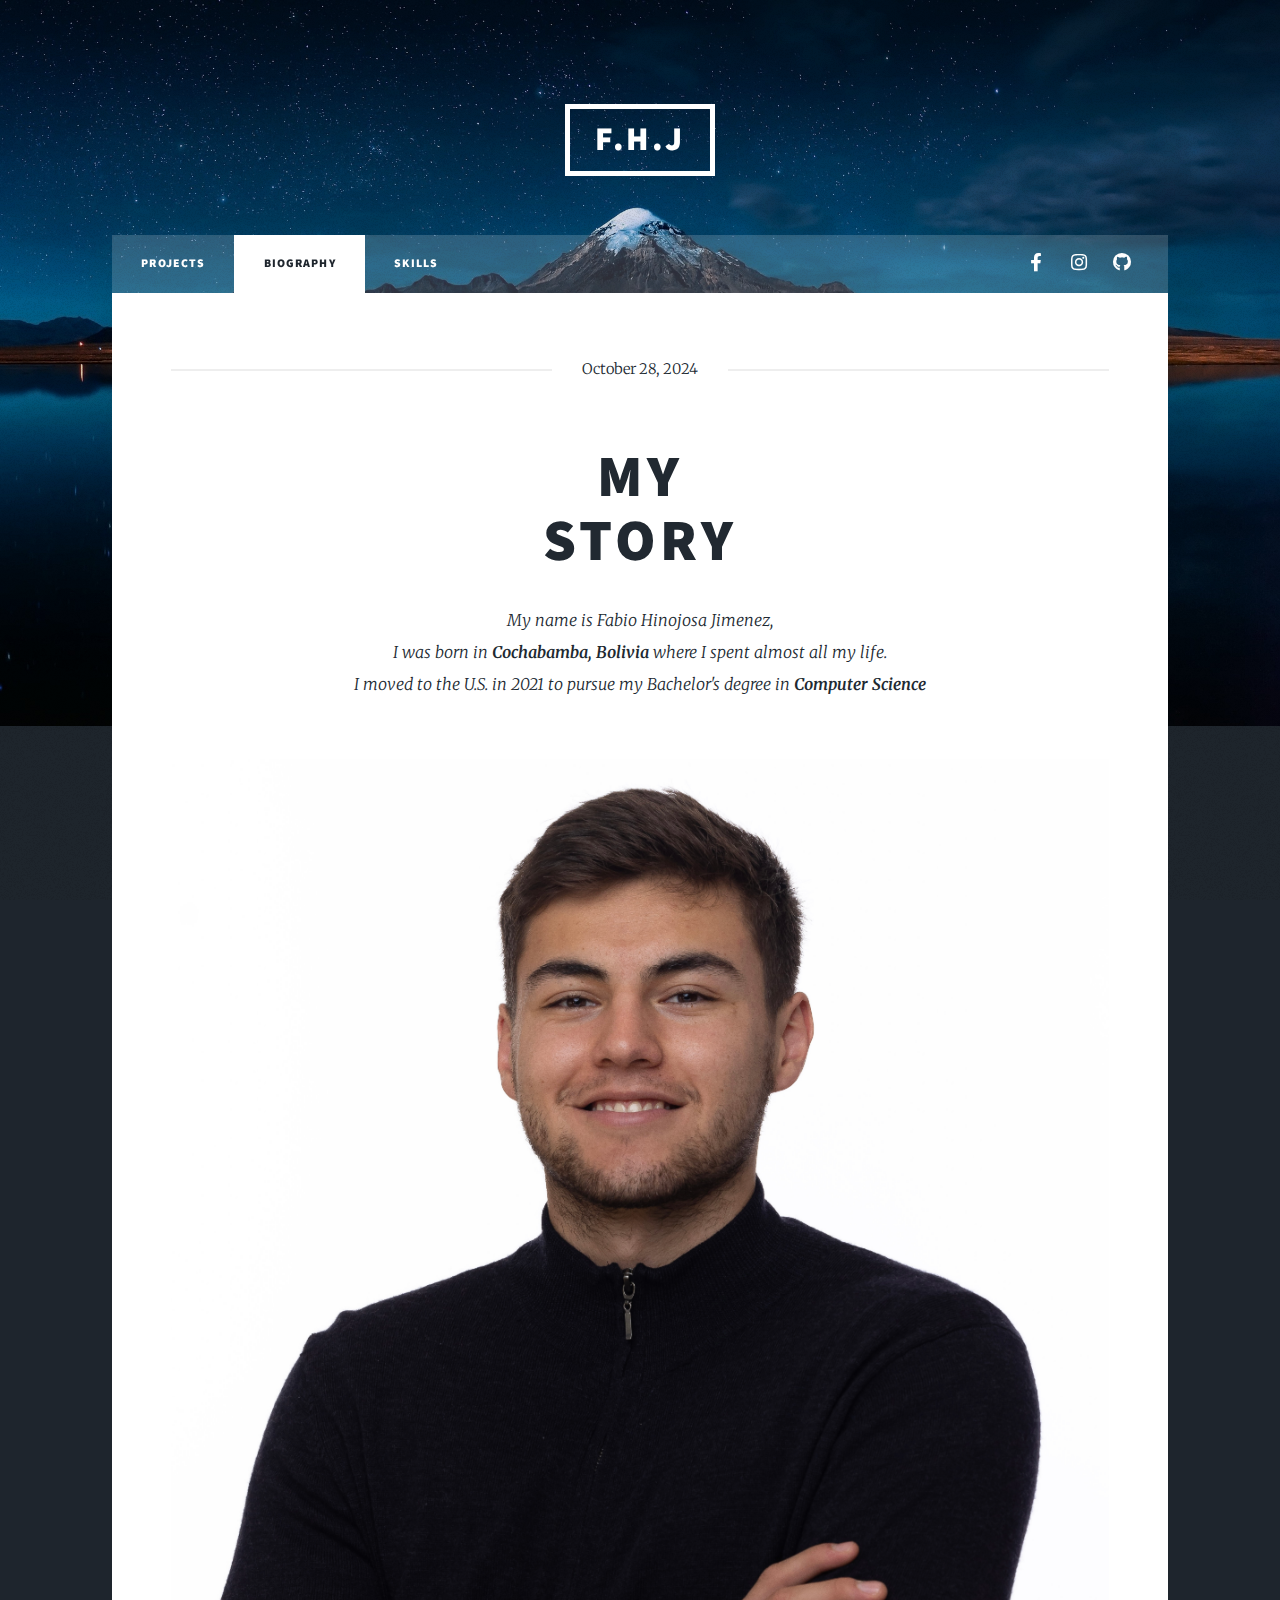
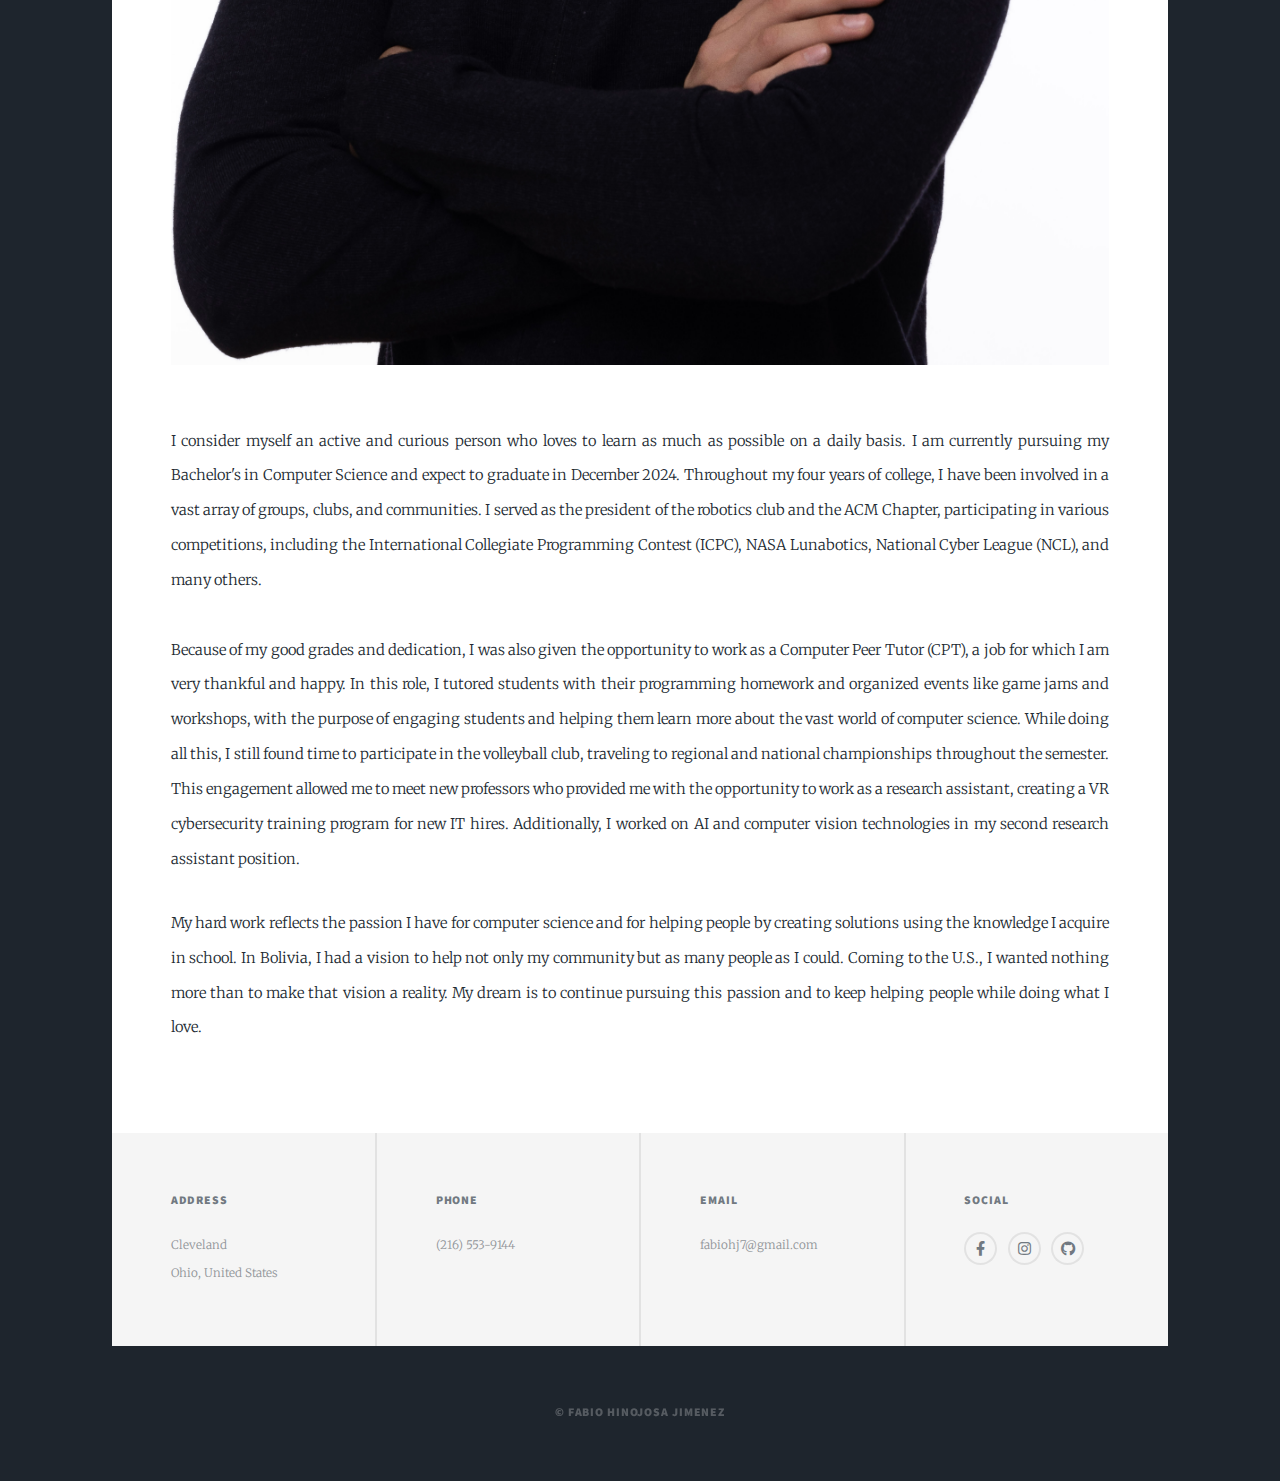
==== biography.html @ c9a69e3f "Fix filenames" ====
<!doctype html>
<html>
  <head>
    <title>Biography</title>
    <meta charset="utf-8" />
    <meta
      name="viewport"
      content="width=device-width, initial-scale=1, user-scalable=no"
    />
    <link rel="stylesheet" href="assets/css/main.css" />
    <noscript
      ><link rel="stylesheet" href="assets/css/noscript.css"
    /></noscript>
  </head>
  <body class="is-preload">
    <!-- Wrapper -->
    <div id="wrapper">
      <!-- Header -->
      <header id="header">
        <a href="index.html" class="logo">F.H.J</a>
      </header>

      <!-- Nav -->
      <nav id="nav">
        <ul class="links">
          <li><a href="index.html">Projects</a></li>
          <li class="active"><a href="biography.html">Biography</a></li>
          <li><a href="skills.html">Skills</a></li>
        </ul>
        <ul class="icons">
          <li>
            <a
              href="https://www.facebook.com/fabio.hinojosa.1/"
              class="icon brands fa-facebook-f"
              ><span class="label">Facebook</span></a
            >
          </li>
          <li>
            <a
              href="https://www.instagram.com/fabiohj7/"
              class="icon brands fa-instagram"
              ><span class="label">Instagram</span></a
            >
          </li>
          <li>
            <a href="https://github.com/fabiohj7" class="icon brands fa-github"
              ><span class="label">GitHub</span></a
            >
          </li>
        </ul>
      </nav>

      <!-- Main -->
      <div id="main">
        <!-- Post -->
        <section class="post">
          <header class="major">
            <span class="date">October 28, 2024</span>
            <h1>
              My <br />
              Story
            </h1>
            <p>
              My name is Fabio Hinojosa Jimenez,<br />
              I was born in
              <strong>Cochabamba, Bolivia </strong>
              where I spent almost all my life.<br />
              I moved to the U.S. in 2021 to pursue my Bachelor's degree in
              <strong> Computer Science</strong>
            </p>
          </header>
          <div class="image main">
            <img src="images/headshot.jpg" alt="" />
          </div>
          <p>
            I consider myself an active and curious person who loves to learn as
            much as possible on a daily basis. I am currently pursuing my
            Bachelor's in Computer Science and expect to graduate in December
            2024. Throughout my four years of college, I have been involved in a
            vast array of groups, clubs, and communities. I served as the
            president of the robotics club and the ACM Chapter, participating in
            various competitions, including the International Collegiate
            Programming Contest (ICPC), NASA Lunabotics, National Cyber League
            (NCL), and many others.

            <br />
            <br />
            Because of my good grades and dedication, I was also given the
            opportunity to work as a Computer Peer Tutor (CPT), a job for which
            I am very thankful and happy. In this role, I tutored students with
            their programming homework and organized events like game jams and
            workshops, with the purpose of engaging students and helping them
            learn more about the vast world of computer science. While doing all
            this, I still found time to participate in the volleyball club,
            traveling to regional and national championships throughout the
            semester. This engagement allowed me to meet new professors who
            provided me with the opportunity to work as a research assistant,
            creating a VR cybersecurity training program for new IT hires.
            Additionally, I worked on AI and computer vision technologies in my
            second research assistant position.
          </p>
          <p>
            My hard work reflects the passion I have for computer science and
            for helping people by creating solutions using the knowledge I
            acquire in school. In Bolivia, I had a vision to help not only my
            community but as many people as I could. Coming to the U.S., I
            wanted nothing more than to make that vision a reality. My dream is
            to continue pursuing this passion and to keep helping people while
            doing what I love.
          </p>
        </section>
      </div>

      <!-- Footer -->
      <footer id="footer">
        <!----<section class="split contact">-->
        <section class="alt">
          <h3>Address</h3>
          <p>
            Cleveland<br />
            Ohio, United States
          </p>
        </section>
        <section>
          <h3>Phone</h3>
          <p>(216) 553-9144</p>
        </section>
        <section>
          <h3>Email</h3>
          <p>fabiohj7@gmail.com</p>
        </section>
        <section>
          <h3>Social</h3>
          <ul class="icons alt">
            <li>
              <a
                href="https://www.facebook.com/fabio.hinojosa.1/"
                class="icon brands alt fa-facebook-f"
                ><span class="label">Facebook</span></a
              >
            </li>
            <li>
              <a
                href="https://www.instagram.com/fabiohj7/"
                class="icon brands alt fa-instagram"
                ><span class="label">Instagram</span></a
              >
            </li>
            <li>
              <a
                href="https://github.com/fabiohj7"
                class="icon brands alt fa-github"
                ><span class="label">GitHub</span></a
              >
            </li>
          </ul>
        </section>
        <!--</section>-->
      </footer>

      <!-- Copyright -->
      <div id="copyright">
        <ul>
          <li>&copy; Fabio Hinojosa Jimenez</li>
        </ul>
      </div>
    </div>
    <!-- Scripts -->
    <script src="assets/js/jquery.min.js"></script>
    <script src="assets/js/jquery.scrollex.min.js"></script>
    <script src="assets/js/jquery.scrolly.min.js"></script>
    <script src="assets/js/browser.min.js"></script>
    <script src="assets/js/breakpoints.min.js"></script>
    <script src="assets/js/util.js"></script>
    <script src="assets/js/main.js"></script>
  </body>
</html>
---- assets/css/main.css ----
@import url(fontawesome-all.min.css);
@import url("https://fonts.googleapis.com/css?family=Merriweather:300,700,300italic,700italic|Source+Sans+Pro:900");

/*
	Massively by HTML5 UP
	html5up.net | @ajlkn
	Free for personal and commercial use under the CCA 3.0 license (html5up.net/license)
*/

html,
body,
div,
span,
applet,
object,
iframe,
h1,
h2,
h3,
h4,
h5,
h6,
p,
blockquote,
pre,
a,
abbr,
acronym,
address,
big,
cite,
code,
del,
dfn,
em,
img,
ins,
kbd,
q,
s,
samp,
small,
strike,
strong,
sub,
sup,
tt,
var,
b,
u,
i,
center,
dl,
dt,
dd,
ol,
ul,
li,
fieldset,
form,
label,
legend,
table,
caption,
tbody,
tfoot,
thead,
tr,
th,
td,
article,
aside,
canvas,
details,
embed,
figure,
figcaption,
footer,
header,
hgroup,
menu,
nav,
output,
ruby,
section,
summary,
time,
mark,
audio,
video {
  margin: 0;
  padding: 0;
  border: 0;
  font-size: 100%;
  font: inherit;
  vertical-align: baseline;
}

article,
aside,
details,
figcaption,
figure,
footer,
header,
hgroup,
menu,
nav,
section {
  display: block;
}

body {
  line-height: 1;
}

ol,
ul {
  list-style: none;
}

blockquote,
q {
  quotes: none;
}

blockquote:before,
blockquote:after,
q:before,
q:after {
  content: "";
  content: none;
}

table {
  border-collapse: collapse;
  border-spacing: 0;
}

body {
  -webkit-text-size-adjust: none;
}

mark {
  background-color: transparent;
  color: inherit;
}

input::-moz-focus-inner {
  border: 0;
  padding: 0;
}

input,
select,
textarea {
  -moz-appearance: none;
  -webkit-appearance: none;
  -ms-appearance: none;
  appearance: none;
}

/* Basic */

@-ms-viewport {
  width: device-width;
}

body {
  -ms-overflow-style: scrollbar;
}

@media screen and (max-width: 480px) {
  html,
  body {
    min-width: 320px;
  }
}

html {
  box-sizing: border-box;
}

*,
*:before,
*:after {
  box-sizing: inherit;
}

body {
  background-color: #1e252d;
}

body.is-preload *,
body.is-preload *:before,
body.is-preload *:after {
  -moz-animation: none !important;
  -webkit-animation: none !important;
  -ms-animation: none !important;
  animation: none !important;
  -moz-transition: none !important;
  -webkit-transition: none !important;
  -ms-transition: none !important;
  transition: none !important;
}

/* Type */

html {
  font-size: 16pt;
}

@media screen and (max-width: 1680px) {
  html {
    font-size: 12pt;
  }
}

@media screen and (max-width: 1280px) {
  html {
    font-size: 11pt;
  }
}

@media screen and (max-width: 360px) {
  html {
    font-size: 10pt;
  }
}

body {
  color: #212931;
}

body,
input,
select,
textarea {
  font-family: "Merriweather", Georgia, serif;
  font-weight: 300;
  font-size: 1rem;
  line-height: 2.375;
}

a {
  -moz-transition:
    color 0.2s ease-in-out,
    background-color 0.2s ease-in-out,
    border-color 0.2s ease-in-out,
    box-shadow 0.2s ease-in-out;
  -webkit-transition:
    color 0.2s ease-in-out,
    background-color 0.2s ease-in-out,
    border-color 0.2s ease-in-out,
    box-shadow 0.2s ease-in-out;
  -ms-transition:
    color 0.2s ease-in-out,
    background-color 0.2s ease-in-out,
    border-color 0.2s ease-in-out,
    box-shadow 0.2s ease-in-out;
  transition:
    color 0.2s ease-in-out,
    background-color 0.2s ease-in-out,
    border-color 0.2s ease-in-out,
    box-shadow 0.2s ease-in-out;
  border-bottom: dotted 1px;
  text-decoration: none;
}

a:hover {
  border-bottom-color: transparent;
}

strong,
b {
  font-weight: 600;
}

em,
i {
  font-style: italic;
}

p {
  text-align: justify;
  margin: 0 0 2rem 0;
}

h1,
h2,
h3,
h4,
h5,
h6 {
  font-family: "Source Sans Pro", Helvetica, sans-serif;
  font-weight: 900;
  line-height: 1.5;
  letter-spacing: 0.075em;
  text-transform: uppercase;
  margin: 0 0 1rem 0;
}

h1 a,
h2 a,
h3 a,
h4 a,
h5 a,
h6 a {
  border-bottom: 0;
  color: inherit;
  text-decoration: none;
}

h1 {
  font-size: 4rem;
  line-height: 1.1;
  margin: 0 0 2rem 0;
}

h2 {
  font-size: 1.75rem;
  line-height: 1.3;
  margin: 0 0 1.5rem 0;
}

h3 {
  font-size: 1.25rem;
  margin: 0 0 1.5rem 0;
}

h4 {
  font-size: 1rem;
}

h5 {
  font-size: 0.9rem;
}

h6 {
  font-size: 0.8rem;
}

sub {
  font-size: 0.8rem;
  position: relative;
  top: 0.5rem;
}

sup {
  font-size: 0.8rem;
  position: relative;
  top: -0.5rem;
}

blockquote {
  border-left: solid 4px;
  font-style: italic;
  margin: 0 0 2rem 0;
  padding: 0.5rem 0 0.5rem 2rem;
}

code {
  border: solid 2px;
  font-family: "Courier New", monospace;
  font-size: 0.9rem;
  margin: 0 0.25rem;
  padding: 0.25rem 0.65rem;
}

pre {
  -webkit-overflow-scrolling: touch;
  font-family: "Courier New", monospace;
  font-size: 0.9rem;
  margin: 0 0 2rem 0;
}

pre code {
  display: block;
  line-height: 1.75;
  padding: 1rem 1.5rem;
  overflow-x: auto;
}

hr {
  border: 0;
  border-bottom: solid 2px;
  margin: 3rem 0;
}

hr.major {
  margin: 5rem 0;
}

.align-left {
  text-align: left;
}

.align-center {
  text-align: center;
}

.align-right {
  text-align: right;
}

input,
select,
textarea {
  color: #212931;
}

a {
  color: #212931;
  border-bottom-color: rgba(33, 41, 49, 0.5);
}

a:hover {
  border-bottom-color: transparent;
  color: #18bfef !important;
}

strong,
b {
  color: #212931;
}

h1,
h2,
h3,
h4,
h5,
h6 {
  color: #212931;
}

blockquote {
  border-left-color: #eeeeee;
}

code {
  background: rgba(220, 220, 220, 0.25);
  border-color: #eeeeee;
}

hr {
  border-bottom-color: #eeeeee;
}

/* Row */

.row {
  display: flex;
  flex-wrap: wrap;
  box-sizing: border-box;
  align-items: stretch;
}

.row > * {
  box-sizing: border-box;
}

.row.gtr-uniform > * > :last-child {
  margin-bottom: 0;
}

.row.aln-left {
  justify-content: flex-start;
}

.row.aln-center {
  justify-content: center;
}

.row.aln-right {
  justify-content: flex-end;
}

.row.aln-top {
  align-items: flex-start;
}

.row.aln-middle {
  align-items: center;
}

.row.aln-bottom {
  align-items: flex-end;
}

.row > .imp {
  order: -1;
}

.row > .col-1 {
  width: 8.33333%;
}

.row > .off-1 {
  margin-left: 8.33333%;
}

.row > .col-2 {
  width: 16.66667%;
}

.row > .off-2 {
  margin-left: 16.66667%;
}

.row > .col-3 {
  width: 25%;
}

.row > .off-3 {
  margin-left: 25%;
}

.row > .col-4 {
  width: 33.33333%;
}

.row > .off-4 {
  margin-left: 33.33333%;
}

.row > .col-5 {
  width: 41.66667%;
}

.row > .off-5 {
  margin-left: 41.66667%;
}

.row > .col-6 {
  width: 50%;
}

.row > .off-6 {
  margin-left: 50%;
}

.row > .col-7 {
  width: 58.33333%;
}

.row > .off-7 {
  margin-left: 58.33333%;
}

.row > .col-8 {
  width: 66.66667%;
}

.row > .off-8 {
  margin-left: 66.66667%;
}

.row > .col-9 {
  width: 75%;
}

.row > .off-9 {
  margin-left: 75%;
}

.row > .col-10 {
  width: 83.33333%;
}

.row > .off-10 {
  margin-left: 83.33333%;
}

.row > .col-11 {
  width: 91.66667%;
}

.row > .off-11 {
  margin-left: 91.66667%;
}

.row > .col-12 {
  width: 100%;
}

.row > .off-12 {
  margin-left: 100%;
}

.row.gtr-0 {
  margin-top: 0;
  margin-left: 0rem;
}

.row.gtr-0 > * {
  padding: 0 0 0 0rem;
}

.row.gtr-0.gtr-uniform {
  margin-top: 0rem;
}

.row.gtr-0.gtr-uniform > * {
  padding-top: 0rem;
}

.row.gtr-25 {
  margin-top: 0;
  margin-left: -0.375rem;
}

.row.gtr-25 > * {
  padding: 0 0 0 0.375rem;
}

.row.gtr-25.gtr-uniform {
  margin-top: -0.375rem;
}

.row.gtr-25.gtr-uniform > * {
  padding-top: 0.375rem;
}

.row.gtr-50 {
  margin-top: 0;
  margin-left: -0.75rem;
}

.row.gtr-50 > * {
  padding: 0 0 0 0.75rem;
}

.row.gtr-50.gtr-uniform {
  margin-top: -0.75rem;
}

.row.gtr-50.gtr-uniform > * {
  padding-top: 0.75rem;
}

.row {
  margin-top: 0;
  margin-left: -1.5rem;
}

.row > * {
  padding: 0 0 0 1.5rem;
}

.row.gtr-uniform {
  margin-top: -1.5rem;
}

.row.gtr-uniform > * {
  padding-top: 1.5rem;
}

.row.gtr-150 {
  margin-top: 0;
  margin-left: -2.25rem;
}

.row.gtr-150 > * {
  padding: 0 0 0 2.25rem;
}

.row.gtr-150.gtr-uniform {
  margin-top: -2.25rem;
}

.row.gtr-150.gtr-uniform > * {
  padding-top: 2.25rem;
}

.row.gtr-200 {
  margin-top: 0;
  margin-left: -3rem;
}

.row.gtr-200 > * {
  padding: 0 0 0 3rem;
}

.row.gtr-200.gtr-uniform {
  margin-top: -3rem;
}

.row.gtr-200.gtr-uniform > * {
  padding-top: 3rem;
}

@media screen and (max-width: 1680px) {
  .row {
    display: flex;
    flex-wrap: wrap;
    box-sizing: border-box;
    align-items: stretch;
  }

  .row > * {
    box-sizing: border-box;
  }

  .row.gtr-uniform > * > :last-child {
    margin-bottom: 0;
  }

  .row.aln-left {
    justify-content: flex-start;
  }

  .row.aln-center {
    justify-content: center;
  }

  .row.aln-right {
    justify-content: flex-end;
  }

  .row.aln-top {
    align-items: flex-start;
  }

  .row.aln-middle {
    align-items: center;
  }

  .row.aln-bottom {
    align-items: flex-end;
  }

  .row > .imp-xlarge {
    order: -1;
  }

  .row > .col-1-xlarge {
    width: 8.33333%;
  }

  .row > .off-1-xlarge {
    margin-left: 8.33333%;
  }

  .row > .col-2-xlarge {
    width: 16.66667%;
  }

  .row > .off-2-xlarge {
    margin-left: 16.66667%;
  }

  .row > .col-3-xlarge {
    width: 25%;
  }

  .row > .off-3-xlarge {
    margin-left: 25%;
  }

  .row > .col-4-xlarge {
    width: 33.33333%;
  }

  .row > .off-4-xlarge {
    margin-left: 33.33333%;
  }

  .row > .col-5-xlarge {
    width: 41.66667%;
  }

  .row > .off-5-xlarge {
    margin-left: 41.66667%;
  }

  .row > .col-6-xlarge {
    width: 50%;
  }

  .row > .off-6-xlarge {
    margin-left: 50%;
  }

  .row > .col-7-xlarge {
    width: 58.33333%;
  }

  .row > .off-7-xlarge {
    margin-left: 58.33333%;
  }

  .row > .col-8-xlarge {
    width: 66.66667%;
  }

  .row > .off-8-xlarge {
    margin-left: 66.66667%;
  }

  .row > .col-9-xlarge {
    width: 75%;
  }

  .row > .off-9-xlarge {
    margin-left: 75%;
  }

  .row > .col-10-xlarge {
    width: 83.33333%;
  }

  .row > .off-10-xlarge {
    margin-left: 83.33333%;
  }

  .row > .col-11-xlarge {
    width: 91.66667%;
  }

  .row > .off-11-xlarge {
    margin-left: 91.66667%;
  }

  .row > .col-12-xlarge {
    width: 100%;
  }

  .row > .off-12-xlarge {
    margin-left: 100%;
  }

  .row.gtr-0 {
    margin-top: 0;
    margin-left: 0rem;
  }

  .row.gtr-0 > * {
    padding: 0 0 0 0rem;
  }

  .row.gtr-0.gtr-uniform {
    margin-top: 0rem;
  }

  .row.gtr-0.gtr-uniform > * {
    padding-top: 0rem;
  }

  .row.gtr-25 {
    margin-top: 0;
    margin-left: -0.375rem;
  }

  .row.gtr-25 > * {
    padding: 0 0 0 0.375rem;
  }

  .row.gtr-25.gtr-uniform {
    margin-top: -0.375rem;
  }

  .row.gtr-25.gtr-uniform > * {
    padding-top: 0.375rem;
  }

  .row.gtr-50 {
    margin-top: 0;
    margin-left: -0.75rem;
  }

  .row.gtr-50 > * {
    padding: 0 0 0 0.75rem;
  }

  .row.gtr-50.gtr-uniform {
    margin-top: -0.75rem;
  }

  .row.gtr-50.gtr-uniform > * {
    padding-top: 0.75rem;
  }

  .row {
    margin-top: 0;
    margin-left: -1.5rem;
  }

  .row > * {
    padding: 0 0 0 1.5rem;
  }

  .row.gtr-uniform {
    margin-top: -1.5rem;
  }

  .row.gtr-uniform > * {
    padding-top: 1.5rem;
  }

  .row.gtr-150 {
    margin-top: 0;
    margin-left: -2.25rem;
  }

  .row.gtr-150 > * {
    padding: 0 0 0 2.25rem;
  }

  .row.gtr-150.gtr-uniform {
    margin-top: -2.25rem;
  }

  .row.gtr-150.gtr-uniform > * {
    padding-top: 2.25rem;
  }

  .row.gtr-200 {
    margin-top: 0;
    margin-left: -3rem;
  }

  .row.gtr-200 > * {
    padding: 0 0 0 3rem;
  }

  .row.gtr-200.gtr-uniform {
    margin-top: -3rem;
  }

  .row.gtr-200.gtr-uniform > * {
    padding-top: 3rem;
  }
}

@media screen and (max-width: 1280px) {
  .row {
    display: flex;
    flex-wrap: wrap;
    box-sizing: border-box;
    align-items: stretch;
  }

  .row > * {
    box-sizing: border-box;
  }

  .row.gtr-uniform > * > :last-child {
    margin-bottom: 0;
  }

  .row.aln-left {
    justify-content: flex-start;
  }

  .row.aln-center {
    justify-content: center;
  }

  .row.aln-right {
    justify-content: flex-end;
  }

  .row.aln-top {
    align-items: flex-start;
  }

  .row.aln-middle {
    align-items: center;
  }

  .row.aln-bottom {
    align-items: flex-end;
  }

  .row > .imp-large {
    order: -1;
  }

  .row > .col-1-large {
    width: 8.33333%;
  }

  .row > .off-1-large {
    margin-left: 8.33333%;
  }

  .row > .col-2-large {
    width: 16.66667%;
  }

  .row > .off-2-large {
    margin-left: 16.66667%;
  }

  .row > .col-3-large {
    width: 25%;
  }

  .row > .off-3-large {
    margin-left: 25%;
  }

  .row > .col-4-large {
    width: 33.33333%;
  }

  .row > .off-4-large {
    margin-left: 33.33333%;
  }

  .row > .col-5-large {
    width: 41.66667%;
  }

  .row > .off-5-large {
    margin-left: 41.66667%;
  }

  .row > .col-6-large {
    width: 50%;
  }

  .row > .off-6-large {
    margin-left: 50%;
  }

  .row > .col-7-large {
    width: 58.33333%;
  }

  .row > .off-7-large {
    margin-left: 58.33333%;
  }

  .row > .col-8-large {
    width: 66.66667%;
  }

  .row > .off-8-large {
    margin-left: 66.66667%;
  }

  .row > .col-9-large {
    width: 75%;
  }

  .row > .off-9-large {
    margin-left: 75%;
  }

  .row > .col-10-large {
    width: 83.33333%;
  }

  .row > .off-10-large {
    margin-left: 83.33333%;
  }

  .row > .col-11-large {
    width: 91.66667%;
  }

  .row > .off-11-large {
    margin-left: 91.66667%;
  }

  .row > .col-12-large {
    width: 100%;
  }

  .row > .off-12-large {
    margin-left: 100%;
  }

  .row.gtr-0 {
    margin-top: 0;
    margin-left: 0rem;
  }

  .row.gtr-0 > * {
    padding: 0 0 0 0rem;
  }

  .row.gtr-0.gtr-uniform {
    margin-top: 0rem;
  }

  .row.gtr-0.gtr-uniform > * {
    padding-top: 0rem;
  }

  .row.gtr-25 {
    margin-top: 0;
    margin-left: -0.375rem;
  }

  .row.gtr-25 > * {
    padding: 0 0 0 0.375rem;
  }

  .row.gtr-25.gtr-uniform {
    margin-top: -0.375rem;
  }

  .row.gtr-25.gtr-uniform > * {
    padding-top: 0.375rem;
  }

  .row.gtr-50 {
    margin-top: 0;
    margin-left: -0.75rem;
  }

  .row.gtr-50 > * {
    padding: 0 0 0 0.75rem;
  }

  .row.gtr-50.gtr-uniform {
    margin-top: -0.75rem;
  }

  .row.gtr-50.gtr-uniform > * {
    padding-top: 0.75rem;
  }

  .row {
    margin-top: 0;
    margin-left: -1.5rem;
  }

  .row > * {
    padding: 0 0 0 1.5rem;
  }

  .row.gtr-uniform {
    margin-top: -1.5rem;
  }

  .row.gtr-uniform > * {
    padding-top: 1.5rem;
  }

  .row.gtr-150 {
    margin-top: 0;
    margin-left: -2.25rem;
  }

  .row.gtr-150 > * {
    padding: 0 0 0 2.25rem;
  }

  .row.gtr-150.gtr-uniform {
    margin-top: -2.25rem;
  }

  .row.gtr-150.gtr-uniform > * {
    padding-top: 2.25rem;
  }

  .row.gtr-200 {
    margin-top: 0;
    margin-left: -3rem;
  }

  .row.gtr-200 > * {
    padding: 0 0 0 3rem;
  }

  .row.gtr-200.gtr-uniform {
    margin-top: -3rem;
  }

  .row.gtr-200.gtr-uniform > * {
    padding-top: 3rem;
  }
}

@media screen and (max-width: 980px) {
  .row {
    display: flex;
    flex-wrap: wrap;
    box-sizing: border-box;
    align-items: stretch;
  }

  .row > * {
    box-sizing: border-box;
  }

  .row.gtr-uniform > * > :last-child {
    margin-bottom: 0;
  }

  .row.aln-left {
    justify-content: flex-start;
  }

  .row.aln-center {
    justify-content: center;
  }

  .row.aln-right {
    justify-content: flex-end;
  }

  .row.aln-top {
    align-items: flex-start;
  }

  .row.aln-middle {
    align-items: center;
  }

  .row.aln-bottom {
    align-items: flex-end;
  }

  .row > .imp-medium {
    order: -1;
  }

  .row > .col-1-medium {
    width: 8.33333%;
  }

  .row > .off-1-medium {
    margin-left: 8.33333%;
  }

  .row > .col-2-medium {
    width: 16.66667%;
  }

  .row > .off-2-medium {
    margin-left: 16.66667%;
  }

  .row > .col-3-medium {
    width: 25%;
  }

  .row > .off-3-medium {
    margin-left: 25%;
  }

  .row > .col-4-medium {
    width: 33.33333%;
  }

  .row > .off-4-medium {
    margin-left: 33.33333%;
  }

  .row > .col-5-medium {
    width: 41.66667%;
  }

  .row > .off-5-medium {
    margin-left: 41.66667%;
  }

  .row > .col-6-medium {
    width: 50%;
  }

  .row > .off-6-medium {
    margin-left: 50%;
  }

  .row > .col-7-medium {
    width: 58.33333%;
  }

  .row > .off-7-medium {
    margin-left: 58.33333%;
  }

  .row > .col-8-medium {
    width: 66.66667%;
  }

  .row > .off-8-medium {
    margin-left: 66.66667%;
  }

  .row > .col-9-medium {
    width: 75%;
  }

  .row > .off-9-medium {
    margin-left: 75%;
  }

  .row > .col-10-medium {
    width: 83.33333%;
  }

  .row > .off-10-medium {
    margin-left: 83.33333%;
  }

  .row > .col-11-medium {
    width: 91.66667%;
  }

  .row > .off-11-medium {
    margin-left: 91.66667%;
  }

  .row > .col-12-medium {
    width: 100%;
  }

  .row > .off-12-medium {
    margin-left: 100%;
  }

  .row.gtr-0 {
    margin-top: 0;
    margin-left: 0rem;
  }

  .row.gtr-0 > * {
    padding: 0 0 0 0rem;
  }

  .row.gtr-0.gtr-uniform {
    margin-top: 0rem;
  }

  .row.gtr-0.gtr-uniform > * {
    padding-top: 0rem;
  }

  .row.gtr-25 {
    margin-top: 0;
    margin-left: -0.375rem;
  }

  .row.gtr-25 > * {
    padding: 0 0 0 0.375rem;
  }

  .row.gtr-25.gtr-uniform {
    margin-top: -0.375rem;
  }

  .row.gtr-25.gtr-uniform > * {
    padding-top: 0.375rem;
  }

  .row.gtr-50 {
    margin-top: 0;
    margin-left: -0.75rem;
  }

  .row.gtr-50 > * {
    padding: 0 0 0 0.75rem;
  }

  .row.gtr-50.gtr-uniform {
    margin-top: -0.75rem;
  }

  .row.gtr-50.gtr-uniform > * {
    padding-top: 0.75rem;
  }

  .row {
    margin-top: 0;
    margin-left: -1.5rem;
  }

  .row > * {
    padding: 0 0 0 1.5rem;
  }

  .row.gtr-uniform {
    margin-top: -1.5rem;
  }

  .row.gtr-uniform > * {
    padding-top: 1.5rem;
  }

  .row.gtr-150 {
    margin-top: 0;
    margin-left: -2.25rem;
  }

  .row.gtr-150 > * {
    padding: 0 0 0 2.25rem;
  }

  .row.gtr-150.gtr-uniform {
    margin-top: -2.25rem;
  }

  .row.gtr-150.gtr-uniform > * {
    padding-top: 2.25rem;
  }

  .row.gtr-200 {
    margin-top: 0;
    margin-left: -3rem;
  }

  .row.gtr-200 > * {
    padding: 0 0 0 3rem;
  }

  .row.gtr-200.gtr-uniform {
    margin-top: -3rem;
  }

  .row.gtr-200.gtr-uniform > * {
    padding-top: 3rem;
  }
}

@media screen and (max-width: 736px) {
  .row {
    display: flex;
    flex-wrap: wrap;
    box-sizing: border-box;
    align-items: stretch;
  }

  .row > * {
    box-sizing: border-box;
  }

  .row.gtr-uniform > * > :last-child {
    margin-bottom: 0;
  }

  .row.aln-left {
    justify-content: flex-start;
  }

  .row.aln-center {
    justify-content: center;
  }

  .row.aln-right {
    justify-content: flex-end;
  }

  .row.aln-top {
    align-items: flex-start;
  }

  .row.aln-middle {
    align-items: center;
  }

  .row.aln-bottom {
    align-items: flex-end;
  }

  .row > .imp-small {
    order: -1;
  }

  .row > .col-1-small {
    width: 8.33333%;
  }

  .row > .off-1-small {
    margin-left: 8.33333%;
  }

  .row > .col-2-small {
    width: 16.66667%;
  }

  .row > .off-2-small {
    margin-left: 16.66667%;
  }

  .row > .col-3-small {
    width: 25%;
  }

  .row > .off-3-small {
    margin-left: 25%;
  }

  .row > .col-4-small {
    width: 33.33333%;
  }

  .row > .off-4-small {
    margin-left: 33.33333%;
  }

  .row > .col-5-small {
    width: 41.66667%;
  }

  .row > .off-5-small {
    margin-left: 41.66667%;
  }

  .row > .col-6-small {
    width: 50%;
  }

  .row > .off-6-small {
    margin-left: 50%;
  }

  .row > .col-7-small {
    width: 58.33333%;
  }

  .row > .off-7-small {
    margin-left: 58.33333%;
  }

  .row > .col-8-small {
    width: 66.66667%;
  }

  .row > .off-8-small {
    margin-left: 66.66667%;
  }

  .row > .col-9-small {
    width: 75%;
  }

  .row > .off-9-small {
    margin-left: 75%;
  }

  .row > .col-10-small {
    width: 83.33333%;
  }

  .row > .off-10-small {
    margin-left: 83.33333%;
  }

  .row > .col-11-small {
    width: 91.66667%;
  }

  .row > .off-11-small {
    margin-left: 91.66667%;
  }

  .row > .col-12-small {
    width: 100%;
  }

  .row > .off-12-small {
    margin-left: 100%;
  }

  .row.gtr-0 {
    margin-top: 0;
    margin-left: 0rem;
  }

  .row.gtr-0 > * {
    padding: 0 0 0 0rem;
  }

  .row.gtr-0.gtr-uniform {
    margin-top: 0rem;
  }

  .row.gtr-0.gtr-uniform > * {
    padding-top: 0rem;
  }

  .row.gtr-25 {
    margin-top: 0;
    margin-left: -0.375rem;
  }

  .row.gtr-25 > * {
    padding: 0 0 0 0.375rem;
  }

  .row.gtr-25.gtr-uniform {
    margin-top: -0.375rem;
  }

  .row.gtr-25.gtr-uniform > * {
    padding-top: 0.375rem;
  }

  .row.gtr-50 {
    margin-top: 0;
    margin-left: -0.75rem;
  }

  .row.gtr-50 > * {
    padding: 0 0 0 0.75rem;
  }

  .row.gtr-50.gtr-uniform {
    margin-top: -0.75rem;
  }

  .row.gtr-50.gtr-uniform > * {
    padding-top: 0.75rem;
  }

  .row {
    margin-top: 0;
    margin-left: -1.5rem;
  }

  .row > * {
    padding: 0 0 0 1.5rem;
  }

  .row.gtr-uniform {
    margin-top: -1.5rem;
  }

  .row.gtr-uniform > * {
    padding-top: 1.5rem;
  }

  .row.gtr-150 {
    margin-top: 0;
    margin-left: -2.25rem;
  }

  .row.gtr-150 > * {
    padding: 0 0 0 2.25rem;
  }

  .row.gtr-150.gtr-uniform {
    margin-top: -2.25rem;
  }

  .row.gtr-150.gtr-uniform > * {
    padding-top: 2.25rem;
  }

  .row.gtr-200 {
    margin-top: 0;
    margin-left: -3rem;
  }

  .row.gtr-200 > * {
    padding: 0 0 0 3rem;
  }

  .row.gtr-200.gtr-uniform {
    margin-top: -3rem;
  }

  .row.gtr-200.gtr-uniform > * {
    padding-top: 3rem;
  }
}

@media screen and (max-width: 480px) {
  .row {
    display: flex;
    flex-wrap: wrap;
    box-sizing: border-box;
    align-items: stretch;
  }

  .row > * {
    box-sizing: border-box;
  }

  .row.gtr-uniform > * > :last-child {
    margin-bottom: 0;
  }

  .row.aln-left {
    justify-content: flex-start;
  }

  .row.aln-center {
    justify-content: center;
  }

  .row.aln-right {
    justify-content: flex-end;
  }

  .row.aln-top {
    align-items: flex-start;
  }

  .row.aln-middle {
    align-items: center;
  }

  .row.aln-bottom {
    align-items: flex-end;
  }

  .row > .imp-xsmall {
    order: -1;
  }

  .row > .col-1-xsmall {
    width: 8.33333%;
  }

  .row > .off-1-xsmall {
    margin-left: 8.33333%;
  }

  .row > .col-2-xsmall {
    width: 16.66667%;
  }

  .row > .off-2-xsmall {
    margin-left: 16.66667%;
  }

  .row > .col-3-xsmall {
    width: 25%;
  }

  .row > .off-3-xsmall {
    margin-left: 25%;
  }

  .row > .col-4-xsmall {
    width: 33.33333%;
  }

  .row > .off-4-xsmall {
    margin-left: 33.33333%;
  }

  .row > .col-5-xsmall {
    width: 41.66667%;
  }

  .row > .off-5-xsmall {
    margin-left: 41.66667%;
  }

  .row > .col-6-xsmall {
    width: 50%;
  }

  .row > .off-6-xsmall {
    margin-left: 50%;
  }

  .row > .col-7-xsmall {
    width: 58.33333%;
  }

  .row > .off-7-xsmall {
    margin-left: 58.33333%;
  }

  .row > .col-8-xsmall {
    width: 66.66667%;
  }

  .row > .off-8-xsmall {
    margin-left: 66.66667%;
  }

  .row > .col-9-xsmall {
    width: 75%;
  }

  .row > .off-9-xsmall {
    margin-left: 75%;
  }

  .row > .col-10-xsmall {
    width: 83.33333%;
  }

  .row > .off-10-xsmall {
    margin-left: 83.33333%;
  }

  .row > .col-11-xsmall {
    width: 91.66667%;
  }

  .row > .off-11-xsmall {
    margin-left: 91.66667%;
  }

  .row > .col-12-xsmall {
    width: 100%;
  }

  .row > .off-12-xsmall {
    margin-left: 100%;
  }

  .row.gtr-0 {
    margin-top: 0;
    margin-left: 0rem;
  }

  .row.gtr-0 > * {
    padding: 0 0 0 0rem;
  }

  .row.gtr-0.gtr-uniform {
    margin-top: 0rem;
  }

  .row.gtr-0.gtr-uniform > * {
    padding-top: 0rem;
  }

  .row.gtr-25 {
    margin-top: 0;
    margin-left: -0.375rem;
  }

  .row.gtr-25 > * {
    padding: 0 0 0 0.375rem;
  }

  .row.gtr-25.gtr-uniform {
    margin-top: -0.375rem;
  }

  .row.gtr-25.gtr-uniform > * {
    padding-top: 0.375rem;
  }

  .row.gtr-50 {
    margin-top: 0;
    margin-left: -0.75rem;
  }

  .row.gtr-50 > * {
    padding: 0 0 0 0.75rem;
  }

  .row.gtr-50.gtr-uniform {
    margin-top: -0.75rem;
  }

  .row.gtr-50.gtr-uniform > * {
    padding-top: 0.75rem;
  }

  .row {
    margin-top: 0;
    margin-left: -1.5rem;
  }

  .row > * {
    padding: 0 0 0 1.5rem;
  }

  .row.gtr-uniform {
    margin-top: -1.5rem;
  }

  .row.gtr-uniform > * {
    padding-top: 1.5rem;
  }

  .row.gtr-150 {
    margin-top: 0;
    margin-left: -2.25rem;
  }

  .row.gtr-150 > * {
    padding: 0 0 0 2.25rem;
  }

  .row.gtr-150.gtr-uniform {
    margin-top: -2.25rem;
  }

  .row.gtr-150.gtr-uniform > * {
    padding-top: 2.25rem;
  }

  .row.gtr-200 {
    margin-top: 0;
    margin-left: -3rem;
  }

  .row.gtr-200 > * {
    padding: 0 0 0 3rem;
  }

  .row.gtr-200.gtr-uniform {
    margin-top: -3rem;
  }

  .row.gtr-200.gtr-uniform > * {
    padding-top: 3rem;
  }
}

@media screen and (max-width: 360px) {
  .row {
    display: flex;
    flex-wrap: wrap;
    box-sizing: border-box;
    align-items: stretch;
  }

  .row > * {
    box-sizing: border-box;
  }

  .row.gtr-uniform > * > :last-child {
    margin-bottom: 0;
  }

  .row.aln-left {
    justify-content: flex-start;
  }

  .row.aln-center {
    justify-content: center;
  }

  .row.aln-right {
    justify-content: flex-end;
  }

  .row.aln-top {
    align-items: flex-start;
  }

  .row.aln-middle {
    align-items: center;
  }

  .row.aln-bottom {
    align-items: flex-end;
  }

  .row > .imp-xxsmall {
    order: -1;
  }

  .row > .col-1-xxsmall {
    width: 8.33333%;
  }

  .row > .off-1-xxsmall {
    margin-left: 8.33333%;
  }

  .row > .col-2-xxsmall {
    width: 16.66667%;
  }

  .row > .off-2-xxsmall {
    margin-left: 16.66667%;
  }

  .row > .col-3-xxsmall {
    width: 25%;
  }

  .row > .off-3-xxsmall {
    margin-left: 25%;
  }

  .row > .col-4-xxsmall {
    width: 33.33333%;
  }

  .row > .off-4-xxsmall {
    margin-left: 33.33333%;
  }

  .row > .col-5-xxsmall {
    width: 41.66667%;
  }

  .row > .off-5-xxsmall {
    margin-left: 41.66667%;
  }

  .row > .col-6-xxsmall {
    width: 50%;
  }

  .row > .off-6-xxsmall {
    margin-left: 50%;
  }

  .row > .col-7-xxsmall {
    width: 58.33333%;
  }

  .row > .off-7-xxsmall {
    margin-left: 58.33333%;
  }

  .row > .col-8-xxsmall {
    width: 66.66667%;
  }

  .row > .off-8-xxsmall {
    margin-left: 66.66667%;
  }

  .row > .col-9-xxsmall {
    width: 75%;
  }

  .row > .off-9-xxsmall {
    margin-left: 75%;
  }

  .row > .col-10-xxsmall {
    width: 83.33333%;
  }

  .row > .off-10-xxsmall {
    margin-left: 83.33333%;
  }

  .row > .col-11-xxsmall {
    width: 91.66667%;
  }

  .row > .off-11-xxsmall {
    margin-left: 91.66667%;
  }

  .row > .col-12-xxsmall {
    width: 100%;
  }

  .row > .off-12-xxsmall {
    margin-left: 100%;
  }

  .row.gtr-0 {
    margin-top: 0;
    margin-left: 0rem;
  }

  .row.gtr-0 > * {
    padding: 0 0 0 0rem;
  }

  .row.gtr-0.gtr-uniform {
    margin-top: 0rem;
  }

  .row.gtr-0.gtr-uniform > * {
    padding-top: 0rem;
  }

  .row.gtr-25 {
    margin-top: 0;
    margin-left: -0.375rem;
  }

  .row.gtr-25 > * {
    padding: 0 0 0 0.375rem;
  }

  .row.gtr-25.gtr-uniform {
    margin-top: -0.375rem;
  }

  .row.gtr-25.gtr-uniform > * {
    padding-top: 0.375rem;
  }

  .row.gtr-50 {
    margin-top: 0;
    margin-left: -0.75rem;
  }

  .row.gtr-50 > * {
    padding: 0 0 0 0.75rem;
  }

  .row.gtr-50.gtr-uniform {
    margin-top: -0.75rem;
  }

  .row.gtr-50.gtr-uniform > * {
    padding-top: 0.75rem;
  }

  .row {
    margin-top: 0;
    margin-left: -1.5rem;
  }

  .row > * {
    padding: 0 0 0 1.5rem;
  }

  .row.gtr-uniform {
    margin-top: -1.5rem;
  }

  .row.gtr-uniform > * {
    padding-top: 1.5rem;
  }

  .row.gtr-150 {
    margin-top: 0;
    margin-left: -2.25rem;
  }

  .row.gtr-150 > * {
    padding: 0 0 0 2.25rem;
  }

  .row.gtr-150.gtr-uniform {
    margin-top: -2.25rem;
  }

  .row.gtr-150.gtr-uniform > * {
    padding-top: 2.25rem;
  }

  .row.gtr-200 {
    margin-top: 0;
    margin-left: -3rem;
  }

  .row.gtr-200 > * {
    padding: 0 0 0 3rem;
  }

  .row.gtr-200.gtr-uniform {
    margin-top: -3rem;
  }

  .row.gtr-200.gtr-uniform > * {
    padding-top: 3rem;
  }
}

/* Box */

.box {
  border: solid 2px;
  margin-bottom: 2rem;
  padding: 1.5rem;
}

.box > :last-child,
.box > :last-child > :last-child,
.box > :last-child > :last-child > :last-child {
  margin-bottom: 0;
}

.box.alt {
  border: 0;
  border-radius: 0;
  padding: 0;
}

.box {
  border-color: #eeeeee;
}

/* Button */

input[type="submit"],
input[type="reset"],
input[type="button"],
button,
.button {
  -moz-appearance: none;
  -webkit-appearance: none;
  -ms-appearance: none;
  appearance: none;
  -moz-transition:
    background-color 0.2s ease-in-out,
    box-shadow 0.2s ease-in-out,
    color 0.2s ease-in-out;
  -webkit-transition:
    background-color 0.2s ease-in-out,
    box-shadow 0.2s ease-in-out,
    color 0.2s ease-in-out;
  -ms-transition:
    background-color 0.2s ease-in-out,
    box-shadow 0.2s ease-in-out,
    color 0.2s ease-in-out;
  transition:
    background-color 0.2s ease-in-out,
    box-shadow 0.2s ease-in-out,
    color 0.2s ease-in-out;
  border: 0;
  border-radius: 0;
  cursor: pointer;
  display: inline-block;
  font-family: "Source Sans Pro", Helvetica, sans-serif;
  font-size: 0.8rem;
  font-weight: 900;
  letter-spacing: 0.075em;
  height: 3rem;
  line-height: 3rem;
  padding: 0 2rem;
  text-align: center;
  text-decoration: none;
  text-transform: uppercase;
  white-space: nowrap;
}

input[type="submit"].icon:before,
input[type="reset"].icon:before,
input[type="button"].icon:before,
button.icon:before,
.button.icon:before {
  margin-right: 0.5rem;
}

input[type="submit"].icon.solo,
input[type="reset"].icon.solo,
input[type="button"].icon.solo,
button.icon.solo,
.button.icon.solo {
  position: relative;
  width: 4rem;
  height: 4rem;
  line-height: 4rem;
  border-radius: 4rem;
  text-indent: 4rem;
  overflow: hidden;
  padding: 0;
  white-space: nowrap;
}

input[type="submit"].icon.solo:before,
input[type="reset"].icon.solo:before,
input[type="button"].icon.solo:before,
button.icon.solo:before,
.button.icon.solo:before {
  position: absolute;
  display: block;
  top: 0;
  left: 0;
  width: inherit;
  height: inherit;
  line-height: inherit;
  font-size: 1.25rem;
  margin-right: 0;
  text-align: center;
  text-indent: 0;
}

input[type="submit"].fit,
input[type="reset"].fit,
input[type="button"].fit,
button.fit,
.button.fit {
  width: 100%;
}

input[type="submit"].small,
input[type="reset"].small,
input[type="button"].small,
button.small,
.button.small {
  font-size: 0.7rem;
  height: 2.5rem;
  line-height: 2.5rem;
  padding: 0 1.5rem;
}

input[type="submit"].large,
input[type="reset"].large,
input[type="button"].large,
button.large,
.button.large {
  font-size: 0.9rem;
  height: 3.5rem;
  line-height: 3.5rem;
  padding: 0 2.75rem;
}

@media screen and (max-width: 980px) {
  input[type="submit"],
  input[type="reset"],
  input[type="button"],
  button,
  .button {
    font-size: 0.9rem;
    height: 3.25rem;
    line-height: 3.25rem;
  }

  input[type="submit"].large,
  input[type="reset"].large,
  input[type="button"].large,
  button.large,
  .button.large {
    font-size: 1rem;
    height: 3.75rem;
    line-height: 3.75rem;
  }
}

input[type="submit"].disabled,
input[type="submit"]:disabled,
input[type="reset"].disabled,
input[type="reset"]:disabled,
input[type="button"].disabled,
input[type="button"]:disabled,
button.disabled,
button:disabled,
.button.disabled,
.button:disabled {
  pointer-events: none;
  opacity: 0.25;
}

input[type="submit"],
input[type="reset"],
input[type="button"],
button,
.button {
  background-color: transparent;
  box-shadow: inset 0 0 0 2px #212931;
  color: #212931 !important;
}

input[type="submit"]:hover,
input[type="reset"]:hover,
input[type="button"]:hover,
button:hover,
.button:hover {
  box-shadow: inset 0 0 0 2px #18bfef;
  color: #18bfef !important;
}

input[type="submit"].primary,
input[type="reset"].primary,
input[type="button"].primary,
button.primary,
.button.primary {
  background-color: #212931;
  box-shadow: none;
  color: #ffffff !important;
}

input[type="submit"].primary:hover,
input[type="reset"].primary:hover,
input[type="button"].primary:hover,
button.primary:hover,
.button.primary:hover {
  background-color: #18bfef;
}

/* Form */

form {
  margin: 0 0 2rem 0;
}

form > :last-child {
  margin-bottom: 0;
}

form > .fields {
  display: -moz-flex;
  display: -webkit-flex;
  display: -ms-flex;
  display: flex;
  -moz-flex-wrap: wrap;
  -webkit-flex-wrap: wrap;
  -ms-flex-wrap: wrap;
  flex-wrap: wrap;
  width: calc(100% + 3rem);
  margin: -1.5rem 0 2rem -1.5rem;
}

form > .fields > .field {
  -moz-flex-grow: 0;
  -webkit-flex-grow: 0;
  -ms-flex-grow: 0;
  flex-grow: 0;
  -moz-flex-shrink: 0;
  -webkit-flex-shrink: 0;
  -ms-flex-shrink: 0;
  flex-shrink: 0;
  padding: 1.5rem 0 0 1.5rem;
  width: calc(100% - 1.5rem);
}

form > .fields > .field.half {
  width: calc(50% - 0.75rem);
}

form > .fields > .field.third {
  width: calc(100% / 3 - 0.5rem);
}

form > .fields > .field.quarter {
  width: calc(25% - 0.375rem);
}

@media screen and (max-width: 480px) {
  form > .fields {
    width: calc(100% + 3rem);
    margin: -1.5rem 0 2rem -1.5rem;
  }

  form > .fields > .field {
    padding: 1.5rem 0 0 1.5rem;
    width: calc(100% - 1.5rem);
  }

  form > .fields > .field.half {
    width: calc(100% - 1.5rem);
  }

  form > .fields > .field.third {
    width: calc(100% - 1.5rem);
  }

  form > .fields > .field.quarter {
    width: calc(100% - 1.5rem);
  }
}

label {
  display: block;
  font-family: "Source Sans Pro", Helvetica, sans-serif;
  font-weight: 900;
  line-height: 1.5;
  letter-spacing: 0.075em;
  font-size: 0.8rem;
  text-transform: uppercase;
  margin: 0 0 0.75rem 0;
}

@media screen and (max-width: 980px) {
  label {
    font-size: 0.9rem;
  }
}

input[type="text"],
input[type="password"],
input[type="email"],
select,
textarea {
  -moz-appearance: none;
  -webkit-appearance: none;
  -ms-appearance: none;
  appearance: none;
  background: transparent;
  border-radius: 0;
  border: solid 2px;
  color: inherit;
  display: block;
  outline: 0;
  padding: 0 1rem;
  text-decoration: none;
  width: 100%;
}

input[type="text"]:invalid,
input[type="password"]:invalid,
input[type="email"]:invalid,
select:invalid,
textarea:invalid {
  box-shadow: none;
}

select {
  background-size: 1.25rem;
  background-repeat: no-repeat;
  background-position: calc(100% - 1rem) center;
  height: 3rem;
  padding-right: 3rem;
  text-overflow: ellipsis;
}

select:focus::-ms-value {
  background-color: transparent;
}

select::-ms-expand {
  display: none;
}

input[type="text"],
input[type="password"],
input[type="email"],
select {
  height: 3rem;
}

textarea {
  padding: 0.75rem 1rem;
}

input[type="checkbox"],
input[type="radio"] {
  -moz-appearance: none;
  -webkit-appearance: none;
  -ms-appearance: none;
  appearance: none;
  display: block;
  float: left;
  margin-right: -2rem;
  opacity: 0;
  width: 1rem;
  z-index: -1;
}

input[type="checkbox"] + label,
input[type="radio"] + label {
  text-decoration: none;
  cursor: pointer;
  display: inline-block;
  font-size: 1rem;
  letter-spacing: 0;
  font-family: "Merriweather", Georgia, serif;
  text-transform: none;
  font-weight: 300;
  padding-left: 2.8rem;
  padding-right: 1rem;
  position: relative;
}

input[type="checkbox"] + label:before,
input[type="radio"] + label:before {
  -moz-osx-font-smoothing: grayscale;
  -webkit-font-smoothing: antialiased;
  display: inline-block;
  font-style: normal;
  font-variant: normal;
  text-rendering: auto;
  line-height: 1;
  text-transform: none !important;
  font-family: "Font Awesome 5 Free";
  font-weight: 900;
}

input[type="checkbox"] + label:before,
input[type="radio"] + label:before {
  border-radius: 0;
  border: solid 2px;
  content: "";
  display: inline-block;
  font-size: 0.8rem;
  height: 1.8rem;
  left: 0;
  line-height: 1.65rem;
  position: absolute;
  text-align: center;
  top: -0.125rem;
  width: 1.8rem;
}

input[type="checkbox"]:checked + label:before,
input[type="radio"]:checked + label:before {
  content: "\f00c";
}

input[type="checkbox"] + label:before {
  border-radius: 0;
}

input[type="radio"] + label:before {
  border-radius: 100%;
}

::-webkit-input-placeholder {
  opacity: 1;
}

:-moz-placeholder {
  opacity: 1;
}

::-moz-placeholder {
  opacity: 1;
}

:-ms-input-placeholder {
  opacity: 1;
}

label {
  color: #212931;
}

input[type="text"],
input[type="password"],
input[type="email"],
select,
textarea {
  border-color: #eeeeee;
}

input[type="text"]:focus,
input[type="password"]:focus,
input[type="email"]:focus,
select:focus,
textarea:focus {
  border-color: #18bfef;
}

select {
  background-image: url("data:image/svg+xml;charset=utf8,%3Csvg xmlns='http://www.w3.org/2000/svg' width='40' height='40' preserveAspectRatio='none' viewBox='0 0 40 40'%3E%3Cpath d='M9.4,12.3l10.4,10.4l10.4-10.4c0.2-0.2,0.5-0.4,0.9-0.4c0.3,0,0.6,0.1,0.9,0.4l3.3,3.3c0.2,0.2,0.4,0.5,0.4,0.9 c0,0.4-0.1,0.6-0.4,0.9L20.7,31.9c-0.2,0.2-0.5,0.4-0.9,0.4c-0.3,0-0.6-0.1-0.9-0.4L4.3,17.3c-0.2-0.2-0.4-0.5-0.4-0.9 c0-0.4,0.1-0.6,0.4-0.9l3.3-3.3c0.2-0.2,0.5-0.4,0.9-0.4S9.1,12.1,9.4,12.3z' fill='%23eeeeee' /%3E%3C/svg%3E");
}

select option {
  background-color: #ffffff;
  color: #212931;
}

.select-wrapper:before {
  color: #eeeeee;
}

input[type="checkbox"] + label,
input[type="radio"] + label {
  color: #212931;
}

input[type="checkbox"] + label:before,
input[type="radio"] + label:before {
  border-color: #eeeeee;
}

input[type="checkbox"]:checked + label:before,
input[type="radio"]:checked + label:before {
  background-color: #212931;
  border-color: #212931;
  color: #ffffff;
}

input[type="checkbox"]:focus + label:before,
input[type="radio"]:focus + label:before {
  border-color: #18bfef;
}

::-webkit-input-placeholder {
  color: #909498 !important;
}

:-moz-placeholder {
  color: #909498 !important;
}

::-moz-placeholder {
  color: #909498 !important;
}

:-ms-input-placeholder {
  color: #909498 !important;
}

.formerize-placeholder {
  color: #909498 !important;
}

/* Icon */

.icon {
  text-decoration: none;
  border-bottom: none;
  position: relative;
}

.icon:before {
  -moz-osx-font-smoothing: grayscale;
  -webkit-font-smoothing: antialiased;
  display: inline-block;
  font-style: normal;
  font-variant: normal;
  text-rendering: auto;
  line-height: 1;
  text-transform: none !important;
  font-family: "Font Awesome 5 Free";
  font-weight: 400;
}

.icon > .label {
  display: none;
}

.icon:before {
  line-height: inherit;
}

.icon.solid:before {
  font-weight: 900;
}

.icon.brands:before {
  font-family: "Font Awesome 5 Brands";
}

/* Image */

.image {
  border: 0;
  display: inline-block;
  position: relative;
}

.image img {
  display: block;
}

.image.left,
.image.right {
  max-width: 40%;
}

.image.left img,
.image.right img {
  width: 100%;
}

.image.left {
  float: left;
  margin: 0 2rem 2rem 0;
  top: 0.75rem;
}

.image.right {
  float: right;
  margin: 0 0 2rem 2rem;
  top: 0.75rem;
}

.image.fit {
  display: block;
  margin: 2.5rem 0;
  width: 100%;
}

.image.fit:first-child {
  margin-top: 0;
}

.image.fit img {
  width: 100%;
}

.image.main {
  display: block;
  margin: 4rem 0;
  width: 100%;
}

.image.main:first-child {
  margin-top: 0;
}

.image.main img {
  width: 100%;
}

@media screen and (max-width: 736px) {
  .image.fit {
    margin: 2rem 0;
  }

  .image.main {
    margin: 2rem 0;
  }
}

a.image {
  overflow: hidden;
}

a.image img {
  -moz-transition: -moz-transform 0.2s ease-out;
  -webkit-transition: -webkit-transform 0.2s ease-out;
  -ms-transition: -ms-transform 0.2s ease-out;
  transition: transform 0.2s ease-out;
}

a.image:hover img {
  -moz-transform: scale(1.05);
  -webkit-transform: scale(1.05);
  -ms-transform: scale(1.05);
  transform: scale(1.05);
}

/* Actions */

ul.actions {
  display: -moz-flex;
  display: -webkit-flex;
  display: -ms-flex;
  display: flex;
  cursor: default;
  list-style: none;
  margin-left: -1rem;
  padding-left: 0;
}

ul.actions li {
  padding: 0 0 0 1rem;
  vertical-align: middle;
}

ul.actions.special {
  -moz-justify-content: center;
  -webkit-justify-content: center;
  -ms-justify-content: center;
  justify-content: center;
  width: 100%;
  margin-left: 0;
}

ul.actions.special li:first-child {
  padding-left: 0;
}

ul.actions.stacked {
  -moz-flex-direction: column;
  -webkit-flex-direction: column;
  -ms-flex-direction: column;
  flex-direction: column;
  margin-left: 0;
}

ul.actions.stacked li {
  padding: 1.3rem 0 0 0;
}

ul.actions.stacked li:first-child {
  padding-top: 0;
}

ul.actions.fit {
  width: calc(100% + 1rem);
}

ul.actions.fit li {
  -moz-flex-grow: 1;
  -webkit-flex-grow: 1;
  -ms-flex-grow: 1;
  flex-grow: 1;
  -moz-flex-shrink: 1;
  -webkit-flex-shrink: 1;
  -ms-flex-shrink: 1;
  flex-shrink: 1;
  width: 100%;
}

ul.actions.fit li > * {
  width: 100%;
}

ul.actions.fit.stacked {
  width: 100%;
}

@media screen and (max-width: 480px) {
  ul.actions:not(.fixed) {
    -moz-flex-direction: column;
    -webkit-flex-direction: column;
    -ms-flex-direction: column;
    flex-direction: column;
    margin-left: 0;
    width: 100% !important;
  }

  ul.actions:not(.fixed) li {
    -moz-flex-grow: 1;
    -webkit-flex-grow: 1;
    -ms-flex-grow: 1;
    flex-grow: 1;
    -moz-flex-shrink: 1;
    -webkit-flex-shrink: 1;
    -ms-flex-shrink: 1;
    flex-shrink: 1;
    padding: 1rem 0 0 0;
    text-align: center;
    width: 100%;
  }

  ul.actions:not(.fixed) li > * {
    width: 100%;
  }

  ul.actions:not(.fixed) li:first-child {
    padding-top: 0;
  }

  ul.actions:not(.fixed) li input[type="submit"],
  ul.actions:not(.fixed) li input[type="reset"],
  ul.actions:not(.fixed) li input[type="button"],
  ul.actions:not(.fixed) li button,
  ul.actions:not(.fixed) li .button {
    width: 100%;
  }

  ul.actions:not(.fixed) li input[type="submit"].icon:before,
  ul.actions:not(.fixed) li input[type="reset"].icon:before,
  ul.actions:not(.fixed) li input[type="button"].icon:before,
  ul.actions:not(.fixed) li button.icon:before,
  ul.actions:not(.fixed) li .button.icon:before {
    margin-left: -0.5rem;
  }
}

/* Icons */

ul.icons {
  cursor: default;
  list-style: none;
  padding-left: 0;
}

ul.icons li {
  display: inline-block;
  padding: 0 0.5rem 0 0;
  vertical-align: middle;
}

ul.icons li:last-child {
  padding-right: 0;
}

ul.icons li .icon:before {
  width: 2.25rem;
  height: 2.25rem;
  line-height: 2.25rem;
  display: inline-block;
  text-align: center;
  border-radius: 100%;
  font-size: 1.25rem;
}

ul.icons.alt li .icon:before {
  -moz-transition:
    color 0.2s ease-in-out,
    background-color 0.2s ease-in-out,
    border-color 0.2s ease-in-out,
    box-shadow 0.2s ease-in-out;
  -webkit-transition:
    color 0.2s ease-in-out,
    background-color 0.2s ease-in-out,
    border-color 0.2s ease-in-out,
    box-shadow 0.2s ease-in-out;
  -ms-transition:
    color 0.2s ease-in-out,
    background-color 0.2s ease-in-out,
    border-color 0.2s ease-in-out,
    box-shadow 0.2s ease-in-out;
  transition:
    color 0.2s ease-in-out,
    background-color 0.2s ease-in-out,
    border-color 0.2s ease-in-out,
    box-shadow 0.2s ease-in-out;
  font-size: 1rem;
}

/* List */

ol {
  list-style: decimal;
  margin: 0 0 2rem 0;
  padding-left: 1.25rem;
}

ol li {
  padding-left: 0.25rem;
}

ul {
  list-style: disc;
  margin: 0 0 2rem 0;
  padding-left: 1rem;
}

ul li {
  padding-left: 0.5rem;
}

ul.divided {
  list-style: none;
  padding-left: 0;
}

ul.divided li {
  border-top: solid 1px;
  padding: 0.5rem 0;
}

ul.divided li:first-child {
  border-top: 0;
  padding-top: 0;
}

dl {
  margin: 0 0 2rem 0;
}

dl dt {
  display: block;
  font-weight: 600;
  margin: 0 0 1rem 0;
}

dl dd {
  margin-left: 2rem;
}

ul.divided li {
  border-top-color: #eeeeee;
}

ul.icons li a.icon:hover:before {
  color: #18bfef;
}

ul.icons.alt li .icon:before {
  box-shadow: inset 0 0 0 2px #eeeeee;
}

ul.icons.alt li a.icon:hover:before {
  box-shadow: inset 0 0 0 2px #18bfef;
}

/* Section/Article */

section.special,
article.special {
  text-align: center;
}

header {
  cursor: default;
}

header > .date {
  display: block;
  font-size: 0.8rem;
  height: 1;
  margin: 0 0 1rem 0;
  position: relative;
}

header > p {
  font-style: italic;
}

header > h1 + p {
  font-size: 1.1rem;
  margin-top: -0.5rem;
  line-height: 2;
}

header > h2 + p {
  font-size: 1rem;
  margin-top: -0.75rem;
}

header > h3 + p {
  font-size: 0.9rem;
  margin-top: -0.75rem;
}

header > h4 + p {
  font-size: 0.8rem;
  margin-top: -0.75rem;
}

header.major {
  margin: 0 0 4rem 0;
  text-align: center;
}

header.major > :last-child {
  margin-bottom: 0;
}

header.major > p {
  margin-top: 0;
  text-align: center;
}

header.major > .date {
  font-size: 1rem;
  margin: 0 0 4rem 0;
}

header.major > .date:before,
header.major > .date:after {
  content: "";
  display: block;
  position: absolute;
  top: 50%;
  width: calc(50% - 6rem);
  border-top: solid 2px;
}

header.major > .date:before {
  left: 0;
}

header.major > .date:after {
  right: 0;
}

@media screen and (max-width: 980px) {
  header br {
    display: none;
  }
}

@media screen and (max-width: 736px) {
  header.major {
    margin: 0 0 2rem 0;
  }
}

header.major .date:before,
header.major .date:after {
  border-top-color: #eeeeee;
}

/* Table */

.table-wrapper {
  -webkit-overflow-scrolling: touch;
  overflow-x: auto;
}

table {
  margin: 0 0 2rem 0;
  width: 100%;
}

table tbody tr {
  border: solid 1px;
  border-left: 0;
  border-right: 0;
}

table td {
  padding: 0.75rem 0.75rem;
}

table th {
  font-family: "Source Sans Pro", Helvetica, sans-serif;
  font-size: 0.8rem;
  font-weight: 900;
  letter-spacing: 0.075em;
  line-height: 1.5;
  padding: 0 0.75rem 0.75rem 0.75rem;
  text-align: left;
  text-transform: uppercase;
}

@media screen and (max-width: 980px) {
  table th {
    font-size: 0.9rem;
  }
}

table thead {
  border-bottom: solid 2px;
}

table tfoot {
  border-top: solid 2px;
}

table.alt {
  border-collapse: separate;
}

table.alt tbody tr td {
  border: solid 1px;
  border-left-width: 0;
  border-top-width: 0;
}

table.alt tbody tr td:first-child {
  border-left-width: 1px;
}

table.alt tbody tr:first-child td {
  border-top-width: 1px;
}

table.alt thead {
  border-bottom: 0;
}

table.alt tfoot {
  border-top: 0;
}

table tbody tr {
  border-color: #eeeeee;
}

table tbody tr:nth-child(2n + 1) {
  background-color: rgba(220, 220, 220, 0.25);
}

table th {
  color: #212931;
}

table thead {
  border-bottom-color: #eeeeee;
}

table tfoot {
  border-top-color: #eeeeee;
}

table.alt tbody tr td {
  border-color: #eeeeee;
}

/* Pagination */

.pagination {
  display: -moz-inline-flex;
  display: -webkit-inline-flex;
  display: -ms-inline-flex;
  display: inline-flex;
  -moz-user-select: none;
  -webkit-user-select: none;
  -ms-user-select: none;
  user-select: none;
  cursor: default;
  list-style: none;
  margin: 0 0 2rem 2px;
  padding: 0;
}

.pagination a,
.pagination span {
  -moz-transition:
    background-color 0.2s ease-in-out,
    border-color 0.2s ease-in-out,
    box-shadow 0.2s ease-in-out,
    color 0.2s ease-in-out;
  -webkit-transition:
    background-color 0.2s ease-in-out,
    border-color 0.2s ease-in-out,
    box-shadow 0.2s ease-in-out,
    color 0.2s ease-in-out;
  -ms-transition:
    background-color 0.2s ease-in-out,
    border-color 0.2s ease-in-out,
    box-shadow 0.2s ease-in-out,
    color 0.2s ease-in-out;
  transition:
    background-color 0.2s ease-in-out,
    border-color 0.2s ease-in-out,
    box-shadow 0.2s ease-in-out,
    color 0.2s ease-in-out;
  border: solid 2px;
  display: inline-block;
  font-family: "Source Sans Pro", Helvetica, sans-serif;
  font-size: 0.8rem;
  font-weight: 900;
  height: 3rem;
  letter-spacing: 0.075em;
  line-height: calc(3rem - 4px);
  margin-left: -2px;
  min-width: 3rem;
  position: relative;
  text-align: center;
  text-decoration: none;
  text-transform: uppercase;
}

.pagination .next,
.pagination .previous {
  text-decoration: none;
  padding: 0 1.75rem;
}

.pagination .next:before,
.pagination .previous:before {
  -moz-osx-font-smoothing: grayscale;
  -webkit-font-smoothing: antialiased;
  display: inline-block;
  font-style: normal;
  font-variant: normal;
  text-rendering: auto;
  line-height: 1;
  text-transform: none !important;
  font-family: "Font Awesome 5 Free";
  font-weight: 900;
}

.pagination .next:before,
.pagination .previous:before {
  display: inline-block;
  color: inherit !important;
  line-height: inherit;
}

.pagination .previous:before {
  content: "\f104";
  margin-right: 0.9375em;
}

.pagination .next:before {
  content: "\f105";
  float: right;
  margin-left: 0.9375em;
}

@media screen and (max-width: 980px) {
  .pagination a,
  .pagination span {
    font-size: 0.9rem;
  }
}

@media screen and (max-width: 480px) {
  .pagination .page,
  .pagination .extra {
    display: none;
  }
}

.pagination a,
.pagination span {
  border-color: #eeeeee;
}

.pagination a {
  color: #212931 !important;
}

.pagination a:hover {
  color: #18bfef !important;
  border-color: #18bfef;
  z-index: 1;
}

.pagination a:hover + a,
.pagination a:hover + span {
  border-left-color: #18bfef;
}

.pagination a.active {
  background-color: #eeeeee;
}

.pagination span {
  color: #eeeeee;
}

/* Wrapper */

#wrapper {
  -moz-transition: opacity 0.5s ease;
  -webkit-transition: opacity 0.5s ease;
  -ms-transition: opacity 0.5s ease;
  transition: opacity 0.5s ease;
  position: relative;
  z-index: 1;
  overflow: hidden;
}

#wrapper > .bg {
  position: absolute;
  top: 0;
  left: 0;
  width: 100%;
  height: 100%;
  background-color: #212931;
  background-image: url("../../images/overlay.png"),
    linear-gradient(0deg, rgba(0, 0, 0, 0.1), rgba(0, 0, 0, 0.1)),
    url("../../images/bg.jpeg");
  background-size:
    auto,
    auto,
    100% auto;
  background-position:
    center,
    center,
    top center;
  background-repeat: repeat, no-repeat, no-repeat;
  background-attachment: scroll, scroll, scroll;
  z-index: -1;
}

#wrapper > .bg.fixed {
  position: fixed;
  width: 100vw;
  height: 100vh;
}

#wrapper.fade-in:before {
  pointer-events: none;
  -moz-transition: opacity 1s ease-in-out;
  -webkit-transition: opacity 1s ease-in-out;
  -ms-transition: opacity 1s ease-in-out;
  transition: opacity 1s ease-in-out;
  -moz-transition-delay: 0.75s;
  -webkit-transition-delay: 0.75s;
  -ms-transition-delay: 0.75s;
  transition-delay: 0.75s;
  background: #1e252d;
  content: "";
  display: block;
  height: 100%;
  left: 0;
  opacity: 0;
  position: fixed;
  top: 0;
  width: 100%;
}

body.is-preload #wrapper.fade-in:before {
  opacity: 1;
}

@media screen and (orientation: portrait) {
  #wrapper > .bg {
    background-size:
      auto,
      auto,
      auto 175%;
  }
}

/* Intro */

#intro {
  color: #ffffff;
  padding: 8rem 4rem 6rem 4rem;
  -moz-align-items: center;
  -webkit-align-items: center;
  -ms-align-items: center;
  align-items: center;
  display: -moz-flex;
  display: -webkit-flex;
  display: -ms-flex;
  display: flex;
  -moz-flex-direction: column;
  -webkit-flex-direction: column;
  -ms-flex-direction: column;
  flex-direction: column;
  -moz-justify-content: -moz-flex-end;
  -webkit-justify-content: -webkit-flex-end;
  -ms-justify-content: -ms-flex-end;
  justify-content: flex-end;
  -moz-transition:
    opacity 1s ease,
    -moz-transform 1s ease;
  -webkit-transition:
    opacity 1s ease,
    -webkit-transform 1s ease;
  -ms-transition:
    opacity 1s ease,
    -ms-transform 1s ease;
  transition:
    opacity 1s ease,
    transform 1s ease;
  position: relative;
  cursor: default;
  text-align: center;
  z-index: 1;
  min-height: 100vh;
}

#intro input,
#intro select,
#intro textarea {
  color: #ffffff;
}

#intro a {
  color: #ffffff;
  border-bottom-color: rgba(255, 255, 255, 0.5);
}

#intro a:hover {
  border-bottom-color: transparent;
  color: #18bfef !important;
}

#intro strong,
#intro b {
  color: #ffffff;
}

#intro h1,
#intro h2,
#intro h3,
#intro h4,
#intro h5,
#intro h6 {
  color: #ffffff;
}

#intro blockquote {
  border-left-color: #ffffff;
}

#intro code {
  background: rgba(255, 255, 255, 0.075);
  border-color: #ffffff;
}

#intro hr {
  border-bottom-color: #ffffff;
}

#intro input[type="submit"],
#intro input[type="reset"],
#intro input[type="button"],
#intro button,
#intro .button {
  background-color: transparent;
  box-shadow: inset 0 0 0 2px #ffffff;
  color: #ffffff !important;
}

#intro input[type="submit"]:hover,
#intro input[type="reset"]:hover,
#intro input[type="button"]:hover,
#intro button:hover,
#intro .button:hover {
  box-shadow: inset 0 0 0 2px #18bfef;
  color: #18bfef !important;
}

#intro input[type="submit"].primary,
#intro input[type="reset"].primary,
#intro input[type="button"].primary,
#intro button.primary,
#intro .button.primary {
  background-color: #ffffff;
  box-shadow: none;
  color: #1e252d !important;
}

#intro input[type="submit"].primary:hover,
#intro input[type="reset"].primary:hover,
#intro input[type="button"].primary:hover,
#intro button.primary:hover,
#intro .button.primary:hover {
  background-color: #18bfef;
}

#intro h1 {
  font-size: 5rem;
  line-height: 1;
}

#intro p {
  font-size: 1.25rem;
  font-style: italic;
  margin-top: -0.25rem;
  text-align: center;
}

#intro + #header {
  margin-top: -20rem;
}

#intro + #header .logo {
  -moz-transform: translateY(2rem);
  -webkit-transform: translateY(2rem);
  -ms-transform: translateY(2rem);
  transform: translateY(2rem);
  opacity: 0;
  visibility: hidden;
}

#intro.hidden {
  pointer-events: none;
  -moz-transform: translateY(2rem);
  -webkit-transform: translateY(2rem);
  -ms-transform: translateY(2rem);
  transform: translateY(2rem);
  -moz-transition:
    opacity 0.5s ease,
    -moz-transform 0.5s ease,
    visibility 0.5s;
  -webkit-transition:
    opacity 0.5s ease,
    -webkit-transform 0.5s ease,
    visibility 0.5s;
  -ms-transition:
    opacity 0.5s ease,
    -ms-transform 0.5s ease,
    visibility 0.5s;
  transition:
    opacity 0.5s ease,
    transform 0.5s ease,
    visibility 0.5s;
  opacity: 0;
  visibility: hidden;
}

#intro.hidden + #header .logo {
  -moz-transform: translateY(0);
  -webkit-transform: translateY(0);
  -ms-transform: translateY(0);
  transform: translateY(0);
  opacity: 1;
  visibility: visible;
}

body.is-preload #intro {
  -moz-transform: translateY(2rem);
  -webkit-transform: translateY(2rem);
  -ms-transform: translateY(2rem);
  transform: translateY(2rem);
  opacity: 0;
}

body.is-preload #intro:not(.hidden) + #header + #nav {
  -moz-transform: translateY(4rem);
  -webkit-transform: translateY(4rem);
  -ms-transform: translateY(4rem);
  transform: translateY(4rem);
  opacity: 0;
}

@media screen and (max-width: 980px) {
  #intro {
    padding: 4rem 4rem 2rem 4rem;
    min-height: 90vh;
  }

  #intro p br {
    display: none;
  }

  #intro + #header {
    margin-top: -14rem;
  }
}

@media screen and (max-width: 736px) {
  #intro {
    padding: 3rem 2rem 1rem 2rem;
    min-height: 80vh;
  }

  #intro h1 {
    font-size: 3.25rem;
    line-height: 1.1;
    margin-bottom: 1rem;
  }

  #intro p {
    font-size: 1rem;
    margin-top: 0rem;
  }

  #intro .actions {
    display: none;
  }
}

/* Header */

#header {
  color: #ffffff;
  -moz-align-items: center;
  -webkit-align-items: center;
  -ms-align-items: center;
  align-items: center;
  display: -moz-flex;
  display: -webkit-flex;
  display: -ms-flex;
  display: flex;
  -moz-flex-direction: column;
  -webkit-flex-direction: column;
  -ms-flex-direction: column;
  flex-direction: column;
  -moz-justify-content: -moz-flex-end;
  -webkit-justify-content: -webkit-flex-end;
  -ms-justify-content: -ms-flex-end;
  justify-content: flex-end;
  pointer-events: none;
  -moz-user-select: none;
  -webkit-user-select: none;
  -ms-user-select: none;
  user-select: none;
  height: 20rem;
  padding-bottom: 8rem;
  position: relative;
  text-align: center;
  z-index: 2;
}

#header input,
#header select,
#header textarea {
  color: #ffffff;
}

#header a {
  color: #ffffff;
  border-bottom-color: rgba(255, 255, 255, 0.5);
}

#header a:hover {
  border-bottom-color: transparent;
  color: #18bfef !important;
}

#header strong,
#header b {
  color: #ffffff;
}

#header h1,
#header h2,
#header h3,
#header h4,
#header h5,
#header h6 {
  color: #ffffff;
}

#header blockquote {
  border-left-color: #ffffff;
}

#header code {
  background: rgba(255, 255, 255, 0.075);
  border-color: #ffffff;
}

#header hr {
  border-bottom-color: #ffffff;
}

#header .logo {
  -moz-transition:
    border-color 0.2s ease-in-out,
    color 0.2s ease-in-out,
    opacity 0.5s ease,
    -moz-transform 0.5s ease,
    visibility 0.5s;
  -webkit-transition:
    border-color 0.2s ease-in-out,
    color 0.2s ease-in-out,
    opacity 0.5s ease,
    -webkit-transform 0.5s ease,
    visibility 0.5s;
  -ms-transition:
    border-color 0.2s ease-in-out,
    color 0.2s ease-in-out,
    opacity 0.5s ease,
    -ms-transform 0.5s ease,
    visibility 0.5s;
  transition:
    border-color 0.2s ease-in-out,
    color 0.2s ease-in-out,
    opacity 0.5s ease,
    transform 0.5s ease,
    visibility 0.5s;
  pointer-events: auto;
  border-style: solid;
  border-color: #ffffff;
  border-width: 5px !important;
  font-family: "Source Sans Pro", Helvetica, sans-serif;
  font-size: 2.25rem;
  font-weight: 900;
  letter-spacing: 0.075em;
  line-height: 1;
  padding: 1rem 1.75rem;
  text-transform: uppercase;
  visibility: visible;
}

#header .logo:hover {
  border-color: #18bfef !important;
  color: #18bfef !important;
}

@media screen and (max-width: 980px) {
  #header {
    height: 14rem;
    padding-bottom: 4rem;
  }
}

@media screen and (max-width: 736px) {
  #header {
    padding-bottom: 3rem;
  }

  #header .logo {
    font-size: 1.75rem;
    border-width: 3px !important;
  }
}

/* Nav */

#nav {
  color: #ffffff;
  display: -moz-flex;
  display: -webkit-flex;
  display: -ms-flex;
  display: flex;
  -moz-transition:
    -moz-transform 1s ease,
    opacity 1s ease;
  -webkit-transition:
    -webkit-transform 1s ease,
    opacity 1s ease;
  -ms-transition:
    -ms-transform 1s ease,
    opacity 1s ease;
  transition:
    transform 1s ease,
    opacity 1s ease;
  background: rgba(255, 255, 255, 0.175);
  height: 4rem;
  line-height: 4rem;
  margin: -4rem auto 0 auto;
  overflow: hidden;
  padding: 0 2rem 0 0;
  position: relative;
  width: calc(100% - 4rem);
  max-width: 72rem;
  z-index: 2;
}

#nav ul.divided li {
  border-top-color: #ffffff;
}

#nav ul.icons li a.icon:hover:before {
  color: #18bfef;
}

#nav ul.icons.alt li .icon:before {
  box-shadow: inset 0 0 0 2px #ffffff;
}

#nav ul.icons.alt li a.icon:hover:before {
  box-shadow: inset 0 0 0 2px #18bfef;
}

#nav input,
#nav select,
#nav textarea {
  color: #ffffff;
}

#nav a {
  color: #ffffff;
  border-bottom-color: rgba(255, 255, 255, 0.5);
}

#nav a:hover {
  border-bottom-color: transparent;
  color: #18bfef !important;
}

#nav strong,
#nav b {
  color: #ffffff;
}

#nav h1,
#nav h2,
#nav h3,
#nav h4,
#nav h5,
#nav h6 {
  color: #ffffff;
}

#nav blockquote {
  border-left-color: #ffffff;
}

#nav code {
  background: rgba(255, 255, 255, 0.075);
  border-color: #ffffff;
}

#nav hr {
  border-bottom-color: #ffffff;
}

#nav ul.links {
  display: -moz-flex;
  display: -webkit-flex;
  display: -ms-flex;
  display: flex;
  -moz-flex-grow: 1;
  -webkit-flex-grow: 1;
  -ms-flex-grow: 1;
  flex-grow: 1;
  -moz-flex-shrink: 1;
  -webkit-flex-shrink: 1;
  -ms-flex-shrink: 1;
  flex-shrink: 1;
  font-family: "Source Sans Pro", Helvetica, sans-serif;
  font-weight: 900;
  letter-spacing: 0.075em;
  list-style: none;
  margin-bottom: 0;
  padding-left: 0;
  text-transform: uppercase;
}

#nav ul.links li {
  display: block;
  padding-left: 0;
}

#nav ul.links li a {
  -moz-transition:
    background-color 0.2s ease-in-out,
    color 0.2s ease-in-out;
  -webkit-transition:
    background-color 0.2s ease-in-out,
    color 0.2s ease-in-out;
  -ms-transition:
    background-color 0.2s ease-in-out,
    color 0.2s ease-in-out;
  transition:
    background-color 0.2s ease-in-out,
    color 0.2s ease-in-out;
  display: block;
  font-size: 0.8rem;
  outline: none;
  padding: 0 2rem;
}

#nav ul.links li a:hover {
  color: inherit !important;
  background-color: rgba(255, 255, 255, 0.1);
}

#nav ul.links li.active {
  background-color: #ffffff;
}

#nav ul.links li.active a {
  color: #1e252d;
}

#nav ul.links li.active a:hover {
  color: #18bfef !important;
}

#nav ul.icons {
  -moz-flex-grow: 0;
  -webkit-flex-grow: 0;
  -ms-flex-grow: 0;
  flex-grow: 0;
  -moz-flex-shrink: 0;
  -webkit-flex-shrink: 0;
  -ms-flex-shrink: 0;
  flex-shrink: 0;
  margin-bottom: 0;
}

@media screen and (max-width: 980px) {
  #nav {
    display: none;
  }
}

/* Main */

#main {
  background-color: #ffffff;
  position: relative;
  margin: 0 auto;
  width: calc(100% - 4rem);
  max-width: 72rem;
  z-index: 2;
}

#main > * {
  padding: 4rem 4rem 2rem 4rem;
  border-top: solid 2px #eeeeee;
  margin: 0;
}

#main > *:first-child {
  border-top: 0;
}

#main > footer {
  text-align: center;
}

#main > .post {
  padding: 8rem 8rem 6rem 8rem;
}

#main > .post header.major > .date {
  margin-top: -2rem;
}

#main > .post header.major > h1,
#main > .post header.major h2 {
  font-size: 4rem;
  line-height: 1.1;
  margin: 0 0 2rem 0;
}

#main > .post.featured {
  text-align: center;
}

@media screen and (max-width: 1280px) {
  #main > .post {
    padding: 6rem 4rem 4rem 4rem;
  }
}

@media screen and (max-width: 736px) {
  #main > .post {
    padding: 4rem 2rem 2rem 2rem;
  }

  #main > .post header.major > .date {
    margin-top: -1rem;
    margin-bottom: 2rem;
  }

  #main > .post header.major > h1,
  #main > .post header.major h2 {
    font-size: 2.5rem;
    line-height: 1.2;
    margin: 0 0 1.5rem 0;
  }
}

#main > .posts {
  display: -moz-flex;
  display: -webkit-flex;
  display: -ms-flex;
  display: flex;
  -moz-flex-wrap: wrap;
  -webkit-flex-wrap: wrap;
  -ms-flex-wrap: wrap;
  flex-wrap: wrap;
  -moz-align-items: -moz-stretch;
  -webkit-align-items: -webkit-stretch;
  -ms-align-items: -ms-stretch;
  align-items: stretch;
  text-align: center;
  width: 100%;
  padding: 0;
}

#main > .posts > * {
  -moz-flex-shrink: 1;
  -webkit-flex-shrink: 1;
  -ms-flex-shrink: 1;
  flex-shrink: 1;
  -moz-flex-grow: 0;
  -webkit-flex-grow: 0;
  -ms-flex-grow: 0;
  flex-grow: 0;
}

#main > .posts > * {
  width: 50%;
}

#main > .posts > * {
  padding: 4rem;
  width: 50%;
}

#main > .posts > article {
  border-color: #eeeeee;
  border-left-width: 2px;
  border-style: solid;
  border-top-width: 2px;
  text-align: center;
}

#main > .posts > article > :last-child {
  margin-bottom: 0;
}

#main > .posts > article:nth-child(2n - 1) {
  border-left-width: 0;
}

#main > .posts > article:nth-child(-n + 2) {
  border-top-width: 0;
}

@media screen and (max-width: 980px) {
  #main > .posts > * {
    width: 50%;
  }

  #main > .posts > * {
    padding: 2.5rem;
    width: 50%;
  }
}

@media screen and (max-width: 736px) {
  #main > .posts > * {
    width: 100%;
  }

  #main > .posts > * {
    padding: 2rem;
    width: 100%;
  }

  #main > .posts > article:nth-child(2n - 1) {
    border-left-width: 2px;
  }

  #main > .posts > article:nth-child(-n + 2) {
    border-top-width: 2px;
  }

  #main > .posts > article:nth-child(n) {
    border-left-width: 0;
  }

  #main > .posts > article:nth-child(-n + 1) {
    border-top-width: 0;
  }

  #main > .posts > article .image {
    max-width: 25rem;
    margin-left: auto;
    margin-right: auto;
  }
}

@media screen and (max-width: 736px) {
  #main > * {
    padding: 2rem 2rem 0.1rem 2rem;
  }
}

@media screen and (max-width: 480px) {
  #main {
    width: 100%;
  }
}

/* Footer */

#footer {
  color: #717981;
  display: -moz-flex;
  display: -webkit-flex;
  display: -ms-flex;
  display: flex;
  background-color: #f5f5f5;
  color: #909498;
  cursor: default;
  position: relative;
  margin: 0 auto;
  width: calc(100% - 4rem);
  max-width: 72rem;
  z-index: 2;
}

#footer input,
#footer select,
#footer textarea {
  color: #717981;
}

#footer a {
  color: #717981;
  border-bottom-color: rgba(113, 121, 129, 0.5);
}

#footer a:hover {
  border-bottom-color: transparent;
  color: #18bfef !important;
}

#footer strong,
#footer b {
  color: #717981;
}

#footer h1,
#footer h2,
#footer h3,
#footer h4,
#footer h5,
#footer h6 {
  color: #717981;
}

#footer blockquote {
  border-left-color: #e2e2e2;
}

#footer code {
  background: rgba(220, 220, 220, 0.5);
  border-color: #e2e2e2;
}

#footer hr {
  border-bottom-color: #e2e2e2;
}

#footer .box {
  border-color: #e2e2e2;
}

#footer input[type="submit"],
#footer input[type="reset"],
#footer input[type="button"],
#footer button,
#footer .button {
  background-color: transparent;
  box-shadow: inset 0 0 0 2px #717981;
  color: #717981 !important;
}

#footer input[type="submit"]:hover,
#footer input[type="reset"]:hover,
#footer input[type="button"]:hover,
#footer button:hover,
#footer .button:hover {
  box-shadow: inset 0 0 0 2px #18bfef;
  color: #18bfef !important;
}

#footer input[type="submit"].primary,
#footer input[type="reset"].primary,
#footer input[type="button"].primary,
#footer button.primary,
#footer .button.primary {
  background-color: #717981;
  box-shadow: none;
  color: #f5f5f5 !important;
}

#footer input[type="submit"].primary:hover,
#footer input[type="reset"].primary:hover,
#footer input[type="button"].primary:hover,
#footer button.primary:hover,
#footer .button.primary:hover {
  background-color: #18bfef;
}

#footer label {
  color: #717981;
}

#footer input[type="text"],
#footer input[type="password"],
#footer input[type="email"],
#footer select,
#footer textarea {
  border-color: #e2e2e2;
}

#footer input[type="text"]:focus,
#footer input[type="password"]:focus,
#footer input[type="email"]:focus,
#footer select:focus,
#footer textarea:focus {
  border-color: #18bfef;
}

#footer select {
  background-image: url("data:image/svg+xml;charset=utf8,%3Csvg xmlns='http://www.w3.org/2000/svg' width='40' height='40' preserveAspectRatio='none' viewBox='0 0 40 40'%3E%3Cpath d='M9.4,12.3l10.4,10.4l10.4-10.4c0.2-0.2,0.5-0.4,0.9-0.4c0.3,0,0.6,0.1,0.9,0.4l3.3,3.3c0.2,0.2,0.4,0.5,0.4,0.9 c0,0.4-0.1,0.6-0.4,0.9L20.7,31.9c-0.2,0.2-0.5,0.4-0.9,0.4c-0.3,0-0.6-0.1-0.9-0.4L4.3,17.3c-0.2-0.2-0.4-0.5-0.4-0.9 c0-0.4,0.1-0.6,0.4-0.9l3.3-3.3c0.2-0.2,0.5-0.4,0.9-0.4S9.1,12.1,9.4,12.3z' fill='%23e2e2e2' /%3E%3C/svg%3E");
}

#footer select option {
  background-color: #f5f5f5;
  color: #717981;
}

#footer .select-wrapper:before {
  color: #e2e2e2;
}

#footer input[type="checkbox"] + label,
#footer input[type="radio"] + label {
  color: #717981;
}

#footer input[type="checkbox"] + label:before,
#footer input[type="radio"] + label:before {
  border-color: #e2e2e2;
}

#footer input[type="checkbox"]:checked + label:before,
#footer input[type="radio"]:checked + label:before {
  background-color: #717981;
  border-color: #717981;
  color: #f5f5f5;
}

#footer input[type="checkbox"]:focus + label:before,
#footer input[type="radio"]:focus + label:before {
  border-color: #18bfef;
}

#footer ::-webkit-input-placeholder {
  color: #b3b7bb !important;
}

#footer :-moz-placeholder {
  color: #b3b7bb !important;
}

#footer ::-moz-placeholder {
  color: #b3b7bb !important;
}

#footer :-ms-input-placeholder {
  color: #b3b7bb !important;
}

#footer .formerize-placeholder {
  color: #b3b7bb !important;
}

#footer ul.divided li {
  border-top-color: #e2e2e2;
}

#footer ul.icons li a.icon:hover:before {
  color: #18bfef;
}

#footer ul.icons.alt li .icon:before {
  box-shadow: inset 0 0 0 2px #e2e2e2;
}

#footer ul.icons.alt li a.icon:hover:before {
  box-shadow: inset 0 0 0 2px #18bfef;
}

#footer header.major .date:before,
#footer header.major .date:after {
  border-top-color: #e2e2e2;
}

#footer table tbody tr {
  border-color: #e2e2e2;
}

#footer table tbody tr:nth-child(2n + 1) {
  background-color: rgba(220, 220, 220, 0.5);
}

#footer table th {
  color: #717981;
}

#footer table thead {
  border-bottom-color: #e2e2e2;
}

#footer table tfoot {
  border-top-color: #e2e2e2;
}

#footer table.alt tbody tr td {
  border-color: #e2e2e2;
}

#footer .pagination a,
#footer .pagination span {
  border-color: #e2e2e2;
}

#footer .pagination a {
  color: #717981 !important;
}

#footer .pagination a:hover {
  color: #18bfef !important;
  border-color: #18bfef;
  z-index: 1;
}

#footer .pagination a:hover + a,
#footer .pagination a:hover + span {
  border-left-color: #18bfef;
}

#footer .pagination a.active {
  background-color: #e2e2e2;
}

#footer .pagination span {
  color: #e2e2e2;
}

#footer > section {
  -moz-flex-basis: 50%;
  -webkit-flex-basis: 50%;
  -ms-flex-basis: 50%;
  flex-basis: 50%;
  -moz-flex-grow: 1;
  -webkit-flex-grow: 1;
  -ms-flex-grow: 1;
  flex-grow: 1;
  -moz-flex-shrink: 1;
  -webkit-flex-shrink: 1;
  -ms-flex-shrink: 1;
  flex-shrink: 1;
  padding: 4rem 4rem 2rem 4rem;
  border-left: solid 2px #e2e2e2;
}

#footer > section:first-child {
  border-left: 0;
}

#footer > section.split {
  display: -moz-flex;
  display: -webkit-flex;
  display: -ms-flex;
  display: flex;
  -moz-flex-direction: column;
  -webkit-flex-direction: column;
  -ms-flex-direction: column;
  flex-direction: column;
  padding: 0;
}

#footer > section.split > section {
  padding: 3rem 4rem 1rem 4rem;
  border-top: solid 2px #e2e2e2;
}

#footer > section.split > section:first-child {
  padding: 5rem 4rem 1rem 4rem;
  border-top: 0;
}

#footer > section.split > section:last-child {
  padding: 3rem 4rem 3rem 4rem;
}

#footer > section.split.contact > section {
  display: -moz-flex;
  display: -webkit-flex;
  display: -ms-flex;
  display: flex;
  -moz-align-items: center;
  -webkit-align-items: center;
  -ms-align-items: center;
  align-items: center;
  padding: 3.15rem 4rem;
}

#footer > section.split.contact > section > * {
  margin-bottom: 0;
}

#footer > section.split.contact > section > :first-child {
  -moz-flex-shrink: 0;
  -webkit-flex-shrink: 0;
  -ms-flex-shrink: 0;
  flex-shrink: 0;
  -moz-flex-grow: 0;
  -webkit-flex-grow: 0;
  -ms-flex-grow: 0;
  flex-grow: 0;
  width: 6rem;
}

#footer > section.split.contact > section > :last-child {
  -moz-flex-shrink: 1;
  -webkit-flex-shrink: 1;
  -ms-flex-shrink: 1;
  flex-shrink: 1;
  -moz-flex-grow: 1;
  -webkit-flex-grow: 1;
  -ms-flex-grow: 1;
  flex-grow: 1;
}

#footer > section.split.contact > section:first-child {
  padding: 4rem 4rem 3rem 4rem;
}

#footer > section.split.contact > section:last-child {
  padding: 3rem 4rem 4rem 4rem;
}

#footer > section.split.contact > section.alt {
  -moz-align-items: -moz-flex-start;
  -webkit-align-items: -webkit-flex-start;
  -ms-align-items: -ms-flex-start;
  align-items: flex-start;
}

#footer > section.split.contact > section.alt > :last-child {
  margin-top: -0.325rem;
}

#footer form label,
#footer h3,
#footer p {
  font-size: 0.8rem;
}

@media screen and (max-width: 980px) {
  #footer {
    display: block;
  }

  #footer > section {
    border-top: solid 2px #e2e2e2;
  }

  #footer > section:first-child {
    border-top: 0;
  }

  #footer > section.split > section {
    padding: 4rem 4rem 2rem 4rem;
  }

  #footer > section.split > section:first-child {
    padding: 4rem 4rem 2rem 4rem;
  }

  #footer > section.split > section:last-child {
    padding: 4rem 4rem 2rem 4rem;
  }

  #footer > section.split.contact > section {
    padding: 4rem;
  }

  #footer > section.split.contact > section:first-child {
    padding: 4rem;
  }

  #footer > section.split.contact > section:last-child {
    padding: 4rem;
  }

  #footer form label,
  #footer h3,
  #footer p {
    font-size: 0.9rem;
  }
}

@media screen and (max-width: 736px) {
  #footer > section {
    padding: 2rem 2rem 0.1rem 2rem;
  }

  #footer > section.split > section {
    padding: 2rem 2rem 0.1rem 2rem;
  }

  #footer > section.split > section:first-child {
    padding: 2rem 2rem 0.1rem 2rem;
  }

  #footer > section.split > section:last-child {
    padding: 2rem 2rem 0.1rem 2rem;
  }

  #footer > section.split.contact > section {
    padding: 2rem;
  }

  #footer > section.split.contact > section:first-child {
    padding: 2rem;
  }

  #footer > section.split.contact > section:last-child {
    padding: 2rem;
  }
}

@media screen and (max-width: 480px) {
  #footer {
    width: 100%;
  }
}

#copyright {
  color: #ffffff;
  position: relative;
  color: rgba(255, 255, 255, 0.25);
  cursor: default;
  font-family: "Source Sans Pro", Helvetica, sans-serif;
  font-size: 0.8rem;
  font-weight: 900;
  letter-spacing: 0.075em;
  line-height: 1.5;
  text-align: center;
  text-transform: uppercase;
  margin: 4rem auto 8rem auto;
  width: calc(100% - 4rem);
  max-width: 72rem;
  z-index: 2;
}

#copyright input,
#copyright select,
#copyright textarea {
  color: #ffffff;
}

#copyright a {
  color: #ffffff;
  border-bottom-color: rgba(255, 255, 255, 0.5);
}

#copyright a:hover {
  border-bottom-color: transparent;
  color: #18bfef !important;
}

#copyright strong,
#copyright b {
  color: #ffffff;
}

#copyright h1,
#copyright h2,
#copyright h3,
#copyright h4,
#copyright h5,
#copyright h6 {
  color: #ffffff;
}

#copyright blockquote {
  border-left-color: #ffffff;
}

#copyright code {
  background: rgba(255, 255, 255, 0.075);
  border-color: #ffffff;
}

#copyright hr {
  border-bottom-color: #ffffff;
}

#copyright a {
  color: inherit;
  border-bottom-color: inherit;
}

#copyright ul {
  list-style: none;
  margin: 0;
  padding-left: 0;
}

#copyright ul li {
  border-left: solid 2px;
  display: inline-block;
  line-height: 1;
  margin-left: 1rem;
  padding-left: 1rem;
}

#copyright ul li:first-child {
  border-left: 0;
  margin-left: 0;
  padding-left: 0;
}

@media screen and (max-width: 1280px) {
  #copyright {
    margin: 4rem auto;
  }
}

@media screen and (max-width: 480px) {
  #copyright ul li {
    border-left: 0;
    margin: 1rem 0 0 0;
    padding-left: 0;
    display: block;
  }

  #copyright ul li:first-child {
    margin-top: 0;
  }
}

/* Nav Panel */

#navPanelToggle {
  text-decoration: none;
  -moz-transition:
    color 0.2s ease-in-out,
    background-color 0.2s ease-in-out,
    box-shadow 0.2s ease-in-out;
  -webkit-transition:
    color 0.2s ease-in-out,
    background-color 0.2s ease-in-out,
    box-shadow 0.2s ease-in-out;
  -ms-transition:
    color 0.2s ease-in-out,
    background-color 0.2s ease-in-out,
    box-shadow 0.2s ease-in-out;
  transition:
    color 0.2s ease-in-out,
    background-color 0.2s ease-in-out,
    box-shadow 0.2s ease-in-out;
  display: none;
  position: fixed;
  top: 0.75rem;
  right: 0.75rem;
  border: 0;
  color: #ffffff;
  font-family: "Source Sans Pro", Helvetica, sans-serif;
  font-size: 0.9rem;
  font-weight: 900;
  letter-spacing: 0.075em;
  padding: 0.375rem 1.25rem;
  text-transform: uppercase;
  z-index: 10001;
}

#navPanelToggle:before {
  -moz-osx-font-smoothing: grayscale;
  -webkit-font-smoothing: antialiased;
  display: inline-block;
  font-style: normal;
  font-variant: normal;
  text-rendering: auto;
  line-height: 1;
  text-transform: none !important;
  font-family: "Font Awesome 5 Free";
  font-weight: 900;
}

#navPanelToggle:before {
  content: "\f0c9";
  margin-right: 0.5rem;
}

#navPanelToggle.alt {
  background-color: rgba(255, 255, 255, 0.875);
  box-shadow: 0 0.125rem 0.75rem 0 rgba(30, 37, 45, 0.25);
  color: #212931;
}

#navPanelToggle.alt:hover {
  background-color: #ffffff;
}

@media screen and (max-width: 980px) {
  #navPanelToggle {
    display: block;
  }
}

@media screen and (max-width: 736px) {
  #navPanelToggle {
    font-size: 0.8rem;
    padding: 0.25rem 1rem;
  }
}

#navPanel {
  -moz-transform: translateX(20rem);
  -webkit-transform: translateX(20rem);
  -ms-transform: translateX(20rem);
  transform: translateX(20rem);
  -moz-transition:
    -moz-transform 0.5s ease,
    box-shadow 0.5s ease,
    visibility 0.5s;
  -webkit-transition:
    -webkit-transform 0.5s ease,
    box-shadow 0.5s ease,
    visibility 0.5s;
  -ms-transition:
    -ms-transform 0.5s ease,
    box-shadow 0.5s ease,
    visibility 0.5s;
  transition:
    transform 0.5s ease,
    box-shadow 0.5s ease,
    visibility 0.5s;
  display: none;
  -webkit-overflow-scrolling: touch;
  background: #ffffff;
  box-shadow: none;
  color: #212931;
  height: 100%;
  max-width: 80%;
  overflow-y: auto;
  padding: 3rem 2rem;
  position: fixed;
  right: 0;
  top: 0;
  visibility: hidden;
  width: 20rem;
  z-index: 10002;
}

#navPanel .links {
  list-style: none;
  padding-left: 0;
}

#navPanel .links li {
  border-top: solid 2px #eeeeee;
}

#navPanel .links li a {
  border-bottom: 0;
  display: block;
  font-family: "Source Sans Pro", Helvetica, sans-serif;
  font-size: 0.9rem;
  font-size: 0.9rem;
  font-weight: 900;
  letter-spacing: 0.075em;
  padding: 0.75rem 0;
  text-transform: uppercase;
}

#navPanel .links li:first-child {
  border-top: 0;
}

#navPanel .close {
  text-decoration: none;
  -moz-transition: color 0.2s ease-in-out;
  -webkit-transition: color 0.2s ease-in-out;
  -ms-transition: color 0.2s ease-in-out;
  transition: color 0.2s ease-in-out;
  -webkit-tap-highlight-color: rgba(0, 0, 0, 0);
  border: 0;
  color: #909498;
  cursor: pointer;
  display: block;
  height: 3.25rem;
  line-height: 3.25rem;
  padding-right: 1.25rem;
  position: absolute;
  right: 0;
  text-align: right;
  top: 0;
  vertical-align: middle;
  width: 7rem;
}

#navPanel .close:before {
  -moz-osx-font-smoothing: grayscale;
  -webkit-font-smoothing: antialiased;
  display: inline-block;
  font-style: normal;
  font-variant: normal;
  text-rendering: auto;
  line-height: 1;
  text-transform: none !important;
  font-family: "Font Awesome 5 Free";
  font-weight: 900;
}

#navPanel .close:before {
  content: "\f00d";
  font-size: 1.25rem;
}

#navPanel .close:hover {
  color: #212931;
}

@media screen and (max-width: 736px) {
  #navPanel .close {
    height: 4rem;
    line-height: 4rem;
  }
}

@media screen and (max-width: 980px) {
  #navPanel {
    display: block;
  }
}

@media screen and (max-width: 736px) {
  #navPanel {
    padding: 2.5rem 1.75rem;
  }
}

@media screen and (max-width: 980px) {
  body.is-navPanel-visible #wrapper {
    opacity: 0.5;
  }

  body.is-navPanel-visible #navPanel {
    -moz-transform: translateX(0);
    -webkit-transform: translateX(0);
    -ms-transform: translateX(0);
    transform: translateX(0);
    box-shadow: 0 0 1.5rem 0 rgba(0, 0, 0, 0.2);
    visibility: visible;
  }
}
---- assets/css/noscript.css ----
@import url(font-awesome.min.css);

/*
	Massively by HTML5 UP
	html5up.net | @ajlkn
	Free for personal and commercial use under the CCA 3.0 license (html5up.net/license)
*/

/* Wrapper */

	#wrapper {
		background-color: #212931;
		background-image: url("../../images/overlay.png"), linear-gradient(0deg, rgba(0, 0, 0, 0.1), rgba(0, 0, 0, 0.1)), url("../../images/bg.jpg");
		background-size: auto,								auto,														100% auto;
		background-position: center,								center,														top center;
		background-repeat: repeat,								no-repeat,													no-repeat;
		background-attachment: fixed,								fixed,														fixed;
	}

		#wrapper.fade-in:before {
			display: none;
		}

/* Intro */

	body.is-preload #intro {
		opacity: 1;
	}

		body.is-preload #intro:not(.hidden) + #header + #nav {
			-moz-transform: none;
			-webkit-transform: none;
			-ms-transform: none;
			transform: none;
			opacity: 1;
		}
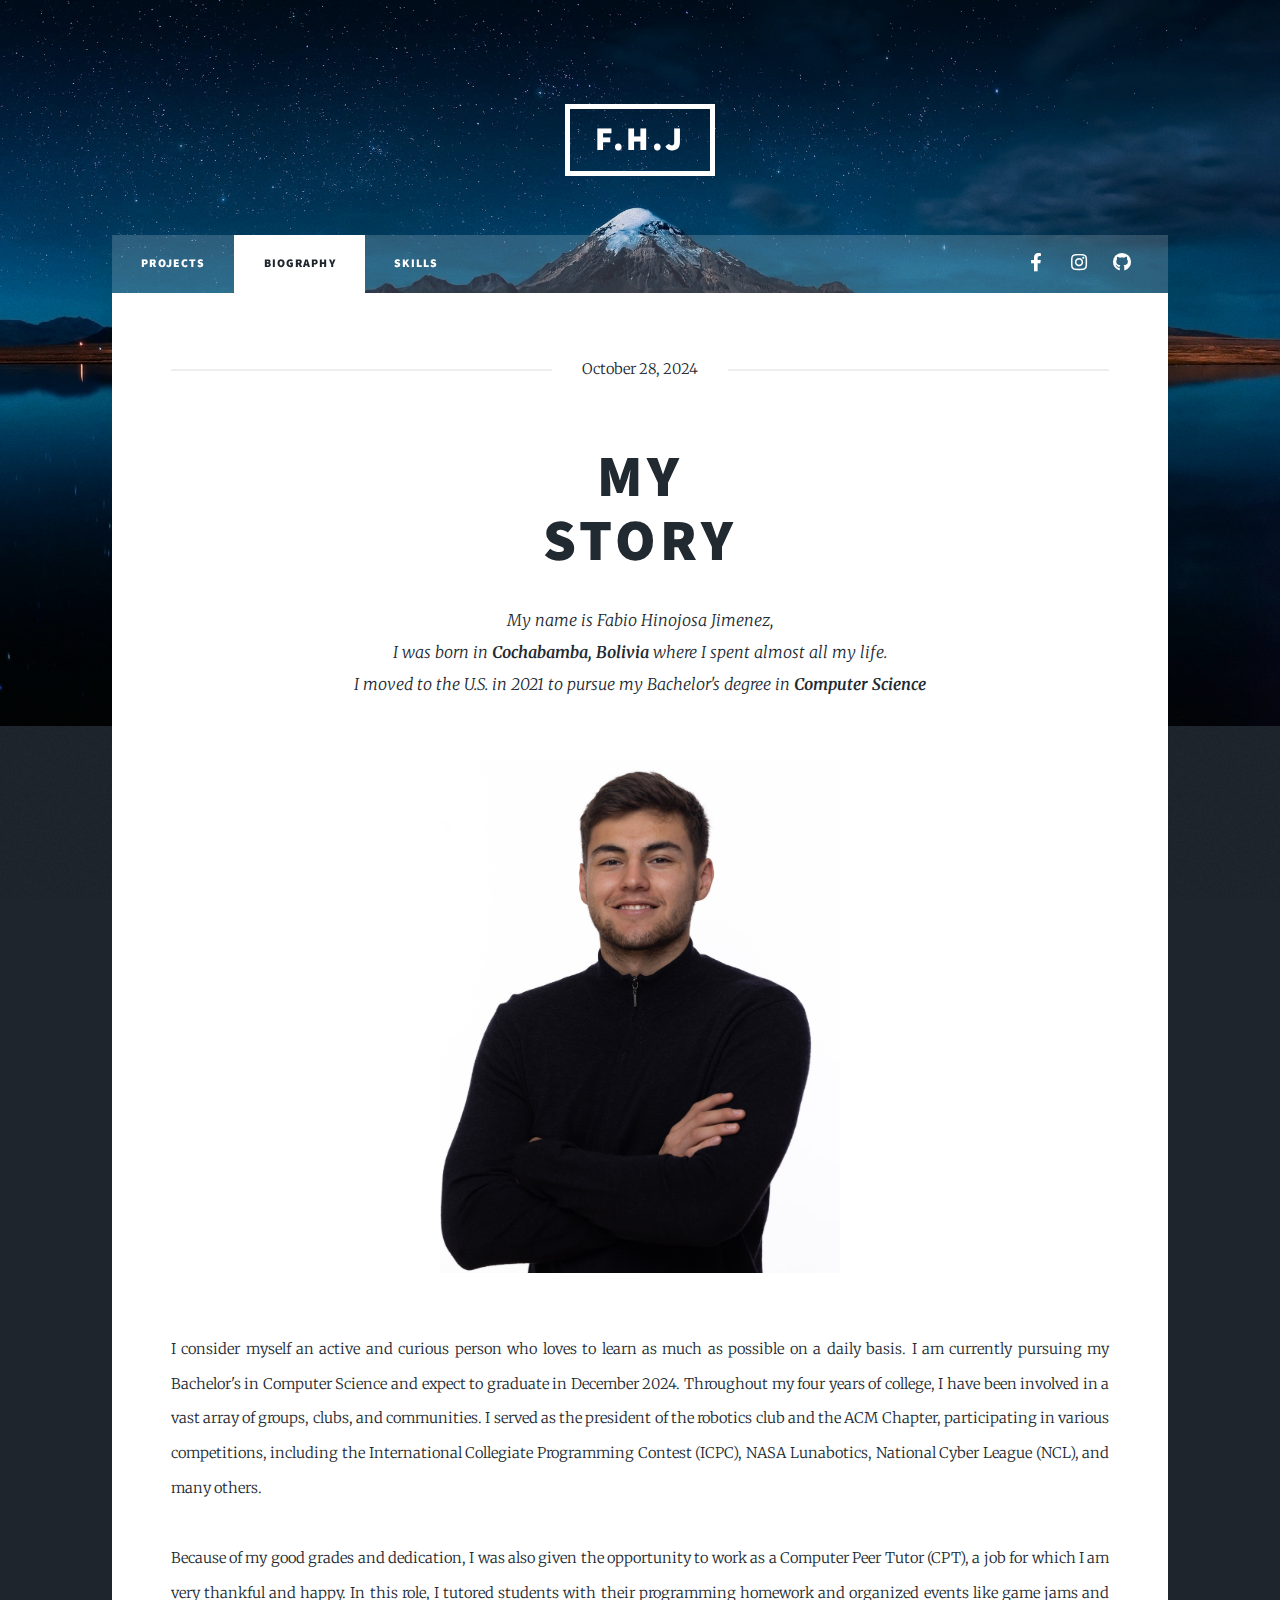
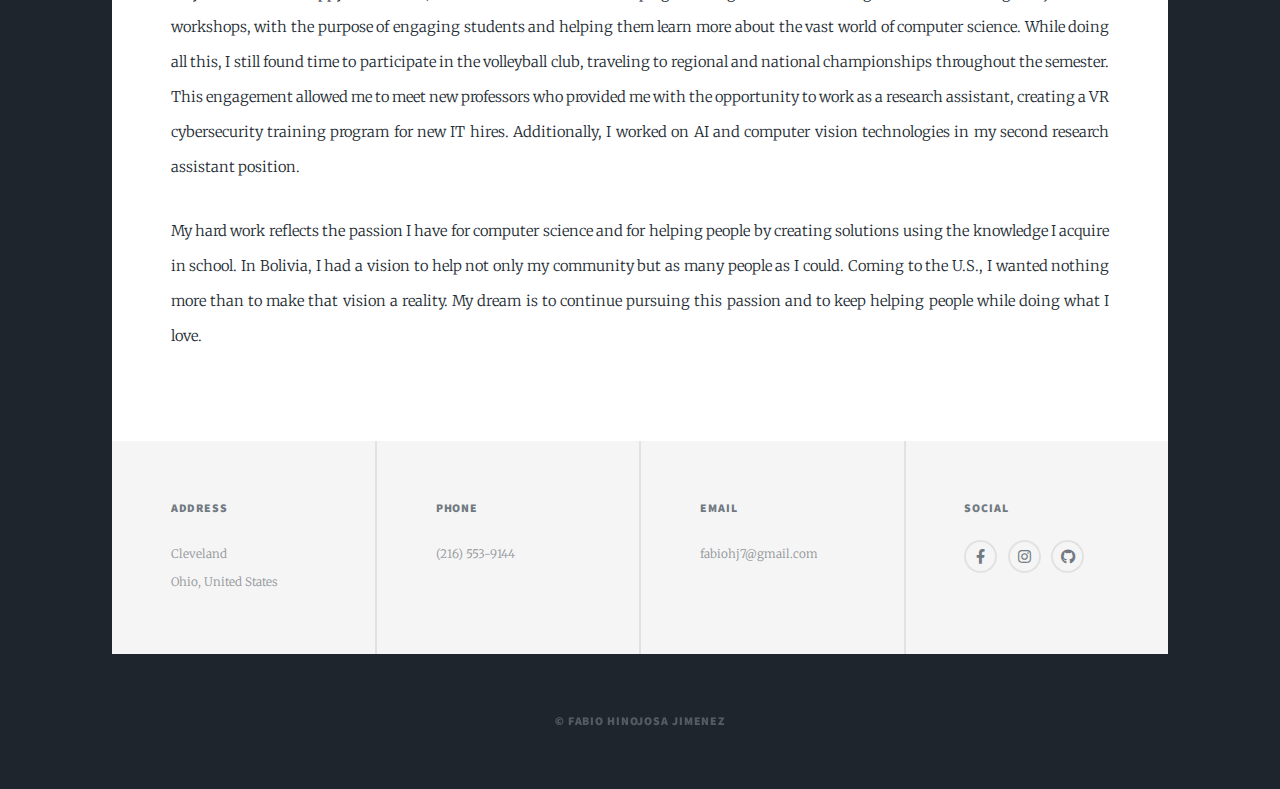
==== commit fe141a67: "Fix biography image" ====
--- a/biography.html
+++ b/biography.html
@@ -69,8 +69,15 @@
               <strong> Computer Science</strong>
             </p>
           </header>
-          <div class="image main">
-            <img src="images/headshot.jpg" alt="" />
+          <div
+            class="image main"
+            style="display: flex; justify-content: center"
+          >
+            <img
+              src="images/headshot.jpg"
+              alt="Headshot"
+              style="width: 400px; heigth: auto; align-items: center"
+            />
           </div>
           <p>
             I consider myself an active and curious person who loves to learn as
